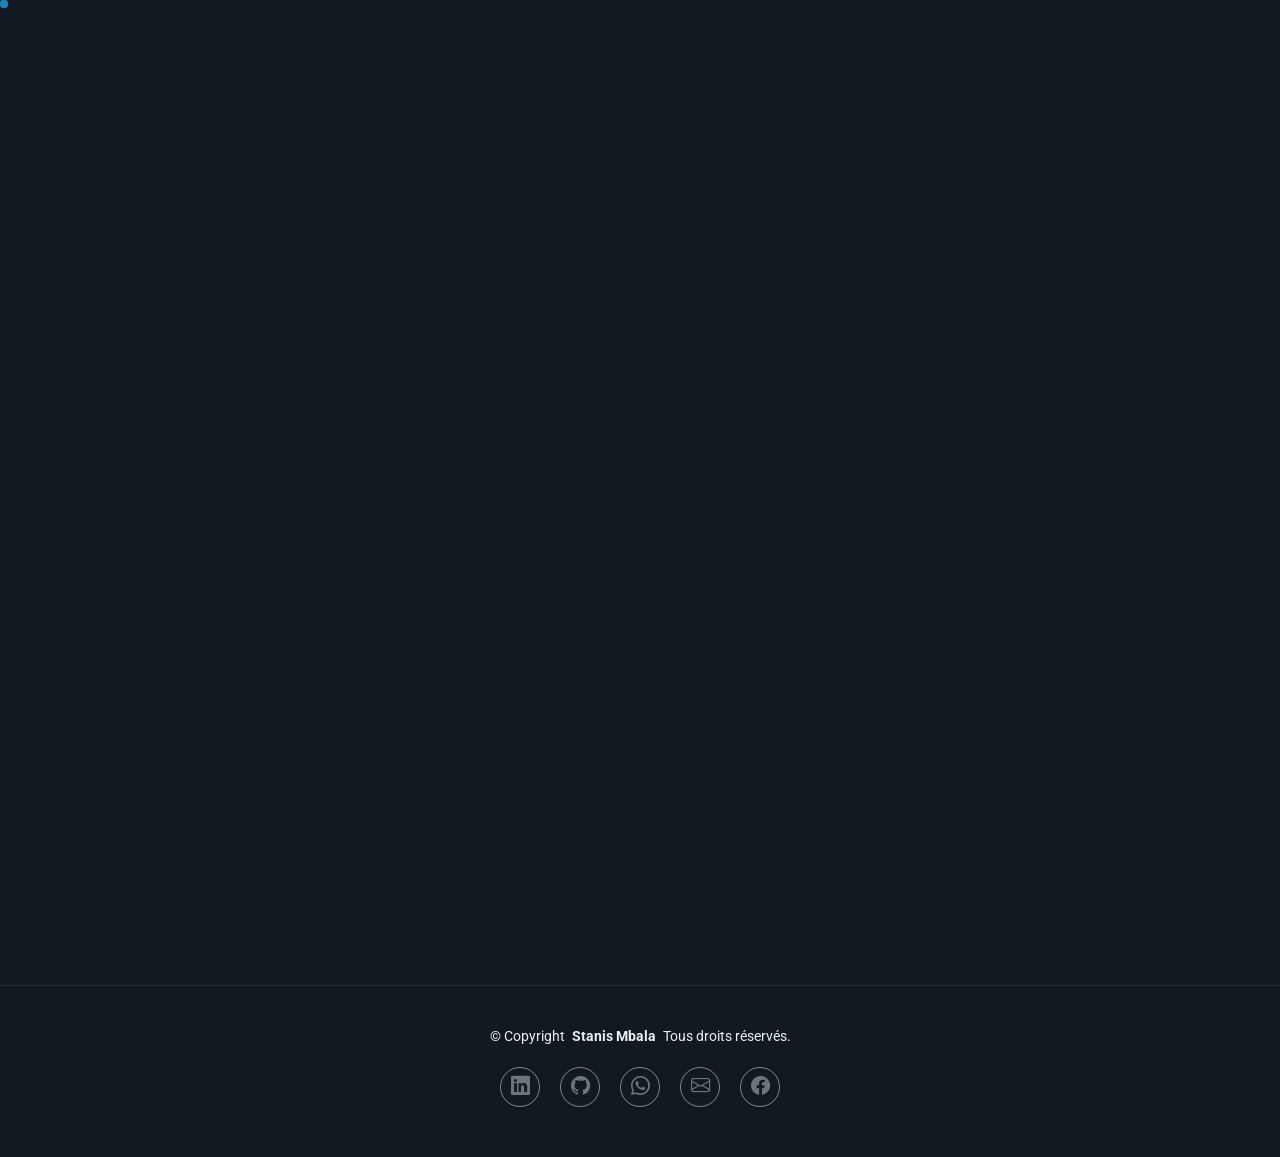
==== index.html @ 7bcd5b96 "Premier portfolio" ====
<!DOCTYPE html>
<html lang="fr">

<head>
  <meta charset="utf-8">
  <meta content="width=device-width, initial-scale=1.0" name="viewport">
  <title>Stanis Mbala | Odoo Developer | Data Analyst | Business Analyst | Laravel Developer</title>
  <meta name="description" content="Stanis Mbala - Consultant ERP Odoo, Business Analyst et Data Analyst. Expert en transformation digitale, développement Laravel et Business Intelligence. J'accompagne les entreprises dans leur performance numérique.">
  <meta name="keywords" content="Stanis Mbala, Odoo Developer, Data Analyst, Business Analyst, Laravel Developer, ERP Consultant, Digital Transformation, Business Intelligence, Power BI, Python, SQL, Process Automation">

  <!-- Favicons -->
  <link href="assets/img/favicon.png" rel="icon">
  <link href="assets/img/apple-touch-icon.png" rel="apple-touch-icon">

  <!-- Fonts -->
  <link href="https://fonts.googleapis.com" rel="preconnect">
  <link href="https://fonts.gstatic.com" rel="preconnect" crossorigin>
  <link href="https://fonts.googleapis.com/css2?family=Roboto:ital,wght@0,100;0,300;0,400;0,500;0,700;0,900;1,100;1,300;1,400;1,500;1,700;1,900&family=Poppins:ital,wght@0,100;0,200;0,300;0,400;0,500;0,600;0,700;0,800;0,900;1,100;1,200;1,300;1,400;1,500;1,600;1,700;1,800;1,900&family=Raleway:ital,wght@0,100;0,200;0,300;0,400;0,500;0,600;0,700;0,800;0,900;1,100;1,200;1,300;1,400;1,500;1,600;1,700;1,800;1,900&display=swap" rel="stylesheet">

  <!-- Vendor CSS Files -->
  <link href="assets/vendor/bootstrap/css/bootstrap.min.css" rel="stylesheet">
  <link href="assets/vendor/bootstrap-icons/bootstrap-icons.css" rel="stylesheet">
  <link href="assets/vendor/aos/aos.css" rel="stylesheet">
  <link href="assets/vendor/swiper/swiper-bundle.min.css" rel="stylesheet">
  <link href="assets/vendor/glightbox/css/glightbox.min.css" rel="stylesheet">

  <!-- Main CSS File -->
  <link href="assets/css/main.css" rel="stylesheet">

  <style>
    /* Styles supplémentaires pour un rendu premium */
    .highlight {
      color: #0d6efd;
    }
    .hero .btn-outline {
      border: 2px solid #0d6efd;
      color: #0d6efd;
      background: transparent;
      transition: all 0.3s ease;
    }
    .hero .btn-outline:hover {
      background: #0d6efd;
      color: #fff;
    }
    .hero .social-links a {
      color: #6c757d;
      transition: all 0.3s ease;
      font-size: 1.2rem;
      margin: 0 10px;
    }
    .hero .social-links a:hover {
      color: #0d6efd;
      transform: translateY(-3px);
    }
    .floating-card {
      background: rgba(255,255,255,0.95);
      backdrop-filter: blur(10px);
      border-radius: 12px;
      padding: 10px 18px;
      box-shadow: 0 8px 32px rgba(0,0,0,0.1);
      display: flex;
      align-items: center;
      gap: 10px;
      font-weight: 500;
      font-size: 0.9rem;
      transition: all 0.3s ease;
    }
    .floating-card i {
      font-size: 1.3rem;
      color: #0d6efd;
    }
    .floating-card:hover {
      transform: translateY(-5px);
      box-shadow: 0 12px 40px rgba(13,110,253,0.2);
    }
    .header-social-links a {
      color: #6c757d;
      transition: all 0.3s ease;
      margin-left: 15px;
      font-size: 1.1rem;
    }
    .header-social-links a:hover {
      color: #0d6efd;
      transform: translateY(-2px);
    }
    .btn-primary {
      background: #0d6efd;
      border: none;
      padding: 12px 30px;
      border-radius: 50px;
      font-weight: 500;
      transition: all 0.3s ease;
    }
    .btn-primary:hover {
      background: #0b5ed7;
      transform: translateY(-2px);
      box-shadow: 0 8px 25px rgba(13,110,253,0.3);
    }
    .image-wrapper img {
      border-radius: 20px;
      box-shadow: 0 20px 60px rgba(0,0,0,0.1);
      transition: all 0.3s ease;
    }
    .image-wrapper img:hover {
      transform: translateY(-5px);
      box-shadow: 0 25px 70px rgba(0,0,0,0.15);
    }
    .floating-elements {
      position: absolute;
      width: 100%;
      height: 100%;
      top: 0;
      left: 0;
      pointer-events: none;
    }
    .floating-card {
      position: absolute;
      pointer-events: auto;
    }
    .floating-card.data-analytics {
      top: 5%;
      right: -10%;
    }
    .floating-card.odoo-erp {
      bottom: 20%;
      left: -15%;
    }
    .floating-card.bi-dashboard {
      top: 50%;
      right: -5%;
      transform: translateY(-50%);
    }
    .floating-card.digital-transformation {
      bottom: 5%;
      right: 10%;
    }
    @media (max-width: 992px) {
      .floating-card {
        display: none;
      }
    }
    #footer .social-links a {
      color: #6c757d;
      transition: all 0.3s ease;
      margin: 0 10px;
      font-size: 1.2rem;
    }
    #footer .social-links a:hover {
      color: #0d6efd;
      transform: translateY(-3px);
    }
    .typed {
      color: #0d6efd;
    }
    .hero-content h1 {
      font-size: 3.2rem;
      font-weight: 700;
      line-height: 1.2;
    }
    .hero-content h2 {
      font-size: 1.8rem;
      font-weight: 300;
      margin-top: 10px;
    }
    .hero-content p {
      font-size: 1.1rem;
      color: #6c757d;
      margin: 20px 0 30px;
      line-height: 1.8;
    }
    .hero-actions .btn {
      margin-right: 15px;
      margin-bottom: 10px;
    }
  </style>

  <!-- =======================================================
  * Template Name: FolioOne - Personnalisé pour Stanis Mbala
  ======================================================== -->
</head>

<body class="index-page">

  <header id="header" class="header d-flex align-items-center light-background sticky-top">
    <div class="container position-relative d-flex align-items-center justify-content-between">

      <nav id="navmenu" class="navmenu">
        <ul>
          <li><a href="index.html" class="active">Accueil</a></li>
          <li><a href="about.html">À propos</a></li>
          <li><a href="resume.html">CV</a></li>
          <li><a href="services.html"></a>Nos solutions</a></li>
          <li><a href="portfolio.html">Projets réalisés</a></li>
          <li><a href="contact.html">Contact</a></li>
        </ul>
        <i class="mobile-nav-toggle d-xl-none bi bi-list"></i>
      </nav>

     <div class="header-social-links">
  <a href="https://www.linkedin.com/in/stanis-mbala-027b73303/" class="linkedin" title="LinkedIn" target="_blank">
    <i class="bi bi-linkedin"></i>
  </a>
  <a href="https://github.com/votre-utilisateur" class="github" title="GitHub" target="_blank">
    <i class="bi bi-github"></i>
  </a>
  <a href="https://wa.me/243812779730" class="whatsapp" title="WhatsApp" target="_blank">
    <i class="bi bi-whatsapp"></i>
  </a>
  <a href="mailto:mbalastns@gmail.com" class="envelope" title="Email">
    <i class="bi bi-envelope"></i>
  </a>
  <a href="https://www.facebook.com/delohim.mbalastanis" class="facebook" title="Facebook" target="_blank">
    <i class="bi bi-facebook"></i>
  </a>
</div>
    </div>
  </header>

  <main class="main">

    <!-- Hero Section -->
    <section id="hero" class="hero section">

      <div class="container" data-aos="fade-up" data-aos-delay="100">

        <div class="row gy-4 align-items-center">
          <div class="col-lg-6 order-2 order-lg-1">
            <div class="hero-content">
              <h1 data-aos="fade-up" data-aos-delay="200">Bonjour, je suis <span class="highlight">D'elohim Mbala</span></h1>
              <h2 data-aos="fade-up" data-aos-delay="300">
                <span class="typed" data-typed-items="Odoo Developer, Business Analyst, Data Analyst, Laravel Developer, ERP Consultant, Digital Transformation Specialist"></span>
              </h2>
              <p data-aos="fade-up" data-aos-delay="400">
                Spécialiste en transformation digitale et développement ERP. J'accompagne les entreprises dans l'optimisation de leurs processus grâce à des solutions innovantes en <strong>Odoo, Laravel</strong> et <strong>Business Intelligence</strong>. Mon expertise couvre l'analyse de données, l'automatisation des processus métiers et la conception de systèmes sur mesure pour une performance durable.
              </p>
             <div class="hero-actions" data-aos="fade-up" data-aos-delay="500">
  <a href="portfolio.html" class="btn btn-primary">Voir mes projets</a>
  <a href="contact.html" class="btn btn-outline">Me contacter</a>
</div>
             
            
            </div>
          </div>
          <div class="col-lg-6 order-1 order-lg-2">
  <div class="hero-image" data-aos="zoom-in" data-aos-delay="300">
    <div class="image-wrapper position-relative">
      <!-- Photo de profil ronde -->
      <img src="assets/img/profile/profil.jpg" alt="Stanis Mbala - Consultant ERP & Data Analyst" class="img-fluid">
      <figcaption class="profile-caption">
        <div class="meta">
          <strong>D'elohim Mbala</strong>
          <div class="funfact">Consultant ERP &amp; Data Analyst</div>
        </div>
      </figcaption>
    </div>
  </div>
</div>
          </div>
        </div>

      </div>

    </section><!-- /Hero Section -->

  </main>

  <footer id="footer" class="footer">

    <div class="container">
      <div class="copyright text-center ">
        <p>© <span>Copyright</span> <strong class="px-1 sitename">Stanis Mbala</strong> <span>Tous droits réservés.</span></p>
      </div>
      <div class="social-links d-flex justify-content-center">
 <a href="https://www.linkedin.com/in/stanis-mbala-027b73303/" class="linkedin" title="LinkedIn" target="_blank">
    <i class="bi bi-linkedin"></i>
  </a>
  <a href="https://github.com/votre-utilisateur" class="github" title="GitHub" target="_blank">
    <i class="bi bi-github"></i>
  </a>
  <a href="https://wa.me/243812779730" class="whatsapp" title="WhatsApp" target="_blank">
    <i class="bi bi-whatsapp"></i>
  </a>
  <a href="mailto:mbalastns@gmail.com" class="envelope" title="Email">
    <i class="bi bi-envelope"></i>
  </a>
  <a href="https://www.facebook.com/delohim.mbalastanis" class="facebook" title="Facebook" target="_blank">
    <i class="bi bi-facebook"></i>
  </a>
      </div>
      <div class="credits">
        <!-- Crédits retirés conformément à la demande -->
      </div>
    </div>

  </footer>

  <!-- Scroll Top -->
  <a href="#" id="scroll-top" class="scroll-top d-flex align-items-center justify-content-center"><i class="bi bi-arrow-up-short"></i></a>

  <!-- Preloader -->
  <div id="preloader"></div>

  <!-- Vendor JS Files -->
  <script src="assets/vendor/bootstrap/js/bootstrap.bundle.min.js"></script>
  <script src="assets/vendor/php-email-form/validate.js"></script>
  <script src="assets/vendor/aos/aos.js"></script>
  <script src="assets/vendor/typed.js/typed.umd.js"></script>
  <script src="assets/vendor/waypoints/noframework.waypoints.js"></script>
  <script src="assets/vendor/purecounter/purecounter_vanilla.js"></script>
  <script src="assets/vendor/swiper/swiper-bundle.min.js"></script>
  <script src="assets/vendor/imagesloaded/imagesloaded.pkgd.min.js"></script>
  <script src="assets/vendor/isotope-layout/isotope.pkgd.min.js"></script>
  <script src="assets/vendor/glightbox/js/glightbox.min.js"></script>

  <!-- Main JS File -->
  <script src="assets/js/main.js"></script>

</body>

</html>
---- assets/css/main.css ----
/**
* Template Name: FolioOne
* Template URL: https://bootstrapmade.com/folioone-bootstrap-portfolio-website-template/
* Updated: Aug 23 2025 with Bootstrap v5.3.7
* Author: BootstrapMade.com
* License: https://bootstrapmade.com/license/
*/

/*--------------------------------------------------------------
# Font & Color Variables
# Help: https://bootstrapmade.com/color-system/
--------------------------------------------------------------*/
/* Fonts */
:root {
  --default-font: "Roboto",  system-ui, -apple-system, "Segoe UI", Roboto, "Helvetica Neue", Arial, "Noto Sans", "Liberation Sans", sans-serif, "Apple Color Emoji", "Segoe UI Emoji", "Segoe UI Symbol", "Noto Color Emoji";
  --heading-font: "Raleway",  sans-serif;
  --nav-font: "Poppins",  sans-serif;
}

/* Global Colors - The following color variables are used throughout the website. Updating them here will change the color scheme of the entire website */
:root { 
  --background-color: #101a20; /* Background color for the entire website, including individual sections */
  --default-color: #e7f2f7; /* Default color used for the majority of the text content across the entire website */
  --heading-color: #ffffff; /* Color for headings, subheadings and title throughout the website */
  --accent-color: #1387c1; /* Accent color that represents your brand on the website. It's used for buttons, links, and other elements that need to stand out */
  --surface-color: #141f26; /* The surface color is used as a background of boxed elements within sections, such as cards, icon boxes, or other elements that require a visual separation from the global background. */
  --contrast-color: #ffffff; /* Contrast color for text, ensuring readability against backgrounds of accent, heading, or default colors. */
}

/* Nav Menu Colors - The following color variables are used specifically for the navigation menu. They are separate from the global colors to allow for more customization options */
:root {
  --nav-color: #ffffff;  /* The default color of the main navmenu links */
  --nav-hover-color: #1387c1; /* Applied to main navmenu links when they are hovered over or active */
  --nav-mobile-background-color: #213642; /* Used as the background color for mobile navigation menu */
  --nav-dropdown-background-color: #051117; /* Used as the background color for dropdown items that appear when hovering over primary navigation items */
  --nav-dropdown-color: #e7f2f7; /* Used for navigation links of the dropdown items in the navigation menu. */
  --nav-dropdown-hover-color: #1387c1; /* Similar to --nav-hover-color, this color is applied to dropdown navigation links when they are hovered over. */
}

/* Color Presets - These classes override global colors when applied to any section or element, providing reuse of the sam color scheme. */

.light-background {
  --background-color: #142027;
  --surface-color: #325264;
}

.dark-background {
  --background-color: #0b1419;
  --default-color: #ffffff;
  --heading-color: #ffffff;
  --surface-color: #252525;
  --contrast-color: #ffffff;
}

/* Smooth scroll */
:root {
  scroll-behavior: smooth;
}

/*--------------------------------------------------------------
# General Styling & Shared Classes
--------------------------------------------------------------*/
body {
  color: var(--default-color);
  background-color: var(--background-color);
  font-family: var(--default-font);
}

a {
  color: var(--accent-color);
  text-decoration: none;
  transition: 0.3s;
}

a:hover {
  color: color-mix(in srgb, var(--accent-color), transparent 25%);
  text-decoration: none;
}

h1,
h2,
h3,
h4,
h5,
h6 {
  color: var(--heading-color);
  font-family: var(--heading-font);
}

/* PHP Email Form Messages
------------------------------*/
.php-email-form .error-message {
  display: none;
  background: #df1529;
  color: #ffffff;
  text-align: left;
  padding: 15px;
  margin-bottom: 24px;
  font-weight: 600;
}

.php-email-form .sent-message {
  display: none;
  color: #ffffff;
  background: #059652;
  text-align: center;
  padding: 15px;
  margin-bottom: 24px;
  font-weight: 600;
}

.php-email-form .loading {
  display: none;
  background: var(--surface-color);
  text-align: center;
  padding: 15px;
  margin-bottom: 24px;
}

.php-email-form .loading:before {
  content: "";
  display: inline-block;
  border-radius: 50%;
  width: 24px;
  height: 24px;
  margin: 0 10px -6px 0;
  border: 3px solid var(--accent-color);
  border-top-color: var(--surface-color);
  animation: php-email-form-loading 1s linear infinite;
}

@keyframes php-email-form-loading {
  0% {
    transform: rotate(0deg);
  }

  100% {
    transform: rotate(360deg);
  }
}

/*--------------------------------------------------------------
# Global Header
--------------------------------------------------------------*/
.header {
  --background-color: rgba(255, 255, 255, 0);
  color: var(--default-color);
  background-color: var(--background-color);
  padding: 15px 0;
  transition: all 0.5s;
  z-index: 997;
  border-bottom: 1px solid color-mix(in srgb, var(--default-color), transparent 92%);
}

.header .logo {
  line-height: 1;
}

.header .logo img {
  max-height: 36px;
  margin-right: 8px;
}

.header .logo h1 {
  font-size: 32px;
  margin: 0;
  font-weight: 400;
  color: var(--heading-color);
}

.header .header-social-links {
  padding-right: 15px;
}

.header .header-social-links a {
  color: color-mix(in srgb, var(--default-color), transparent 40%);
  padding-left: 6px;
  display: inline-block;
  transition: 0.3s;
  font-size: 16px;
}

.header .header-social-links a:hover {
  color: var(--default-color);
}

.header .header-social-links a i {
  line-height: 0px;
}

@media (max-width: 1200px) {
  .header .logo {
    order: 1;
  }

  .header .header-social-links {
    order: 2;
  }

  .header .navmenu {
    order: 3;
  }
}

/* Global Header on Scroll
------------------------------*/
.scrolled .header {
  --background-color: rgba(16, 26, 32, 0.9);
}

/*--------------------------------------------------------------
# Navigation Menu
--------------------------------------------------------------*/
/* Desktop Navigation */
@media (min-width: 1200px) {
  .navmenu {
    padding: 0;
  }

  .navmenu ul {
    margin: 0;
    padding: 0;
    display: flex;
    list-style: none;
    align-items: center;
  }

  .navmenu li {
    position: relative;
  }

  .navmenu>ul>li {
    white-space: nowrap;
    padding: 15px 28px 15px 0;
  }

  .navmenu>ul>li:last-child {
    padding-right: 0;
  }

  .navmenu a,
  .navmenu a:focus {
    color: var(--nav-color);
    font-size: 15px;
    padding: 0 2px;
    font-family: var(--nav-font);
    font-weight: 400;
    display: flex;
    align-items: center;
    justify-content: space-between;
    white-space: nowrap;
    transition: 0.3s;
    position: relative;
  }

  .navmenu a i,
  .navmenu a:focus i {
    font-size: 12px;
    line-height: 0;
    margin-left: 5px;
    transition: 0.3s;
  }

  .navmenu>ul>li>a:before {
    content: "";
    position: absolute;
    height: 2px;
    bottom: -6px;
    left: 0;
    background-color: var(--nav-hover-color);
    visibility: hidden;
    width: 0px;
    transition: all 0.3s ease-in-out 0s;
  }

  .navmenu a:hover:before,
  .navmenu li:hover>a:before,
  .navmenu .active:before {
    visibility: visible;
    width: 25px;
  }

  .navmenu li:hover>a,
  .navmenu .active,
  .navmenu .active:focus {
    color: var(--nav-hover-color);
  }

  .navmenu .dropdown ul {
    margin: 0;
    padding: 10px 0;
    background: var(--nav-dropdown-background-color);
    display: block;
    position: absolute;
    visibility: hidden;
    left: -5px;
    top: 130%;
    opacity: 0;
    transition: 0.3s;
    border-radius: 4px;
    z-index: 99;
    box-shadow: 0px 0px 30px rgba(0, 0, 0, 0.1);
  }

  .navmenu .dropdown ul li {
    min-width: 200px;
  }

  .navmenu .dropdown ul a {
    padding: 10px 20px;
    font-size: 15px;
    text-transform: none;
    color: var(--nav-dropdown-color);
  }

  .navmenu .dropdown ul a i {
    font-size: 12px;
  }

  .navmenu .dropdown ul a:hover,
  .navmenu .dropdown ul .active:hover,
  .navmenu .dropdown ul li:hover>a {
    color: var(--nav-dropdown-hover-color);
  }

  .navmenu .dropdown:hover>ul {
    opacity: 1;
    top: 100%;
    visibility: visible;
  }

  .navmenu .dropdown .dropdown ul {
    top: 0;
    left: -90%;
    visibility: hidden;
  }

  .navmenu .dropdown .dropdown:hover>ul {
    opacity: 1;
    top: 0;
    left: -100%;
    visibility: visible;
  }
}

/* Mobile Navigation */
@media (max-width: 1199px) {
  .mobile-nav-toggle {
    color: var(--nav-color);
    font-size: 28px;
    line-height: 0;
    margin-right: 10px;
    cursor: pointer;
    transition: color 0.3s;
  }

  .navmenu {
    padding: 0;
    z-index: 9997;
  }

  .navmenu ul {
    display: none;
    list-style: none;
    position: absolute;
    inset: 60px 20px 20px 20px;
    padding: 10px 0;
    margin: 0;
    border-radius: 6px;
    background-color: var(--nav-mobile-background-color);
    border: 1px solid color-mix(in srgb, var(--default-color), transparent 90%);
    box-shadow: none;
    overflow-y: auto;
    transition: 0.3s;
    z-index: 9998;
  }

  .navmenu a,
  .navmenu a:focus {
    color: var(--nav-dropdown-color);
    padding: 10px 20px;
    font-family: var(--nav-font);
    font-size: 17px;
    font-weight: 500;
    display: flex;
    align-items: center;
    justify-content: space-between;
    white-space: nowrap;
    transition: 0.3s;
  }

  .navmenu a i,
  .navmenu a:focus i {
    font-size: 12px;
    line-height: 0;
    margin-left: 5px;
    width: 30px;
    height: 30px;
    display: flex;
    align-items: center;
    justify-content: center;
    border-radius: 50%;
    transition: 0.3s;
    background-color: color-mix(in srgb, var(--accent-color), transparent 90%);
  }

  .navmenu a i:hover,
  .navmenu a:focus i:hover {
    background-color: var(--accent-color);
    color: var(--contrast-color);
  }

  .navmenu a:hover,
  .navmenu .active,
  .navmenu .active:focus {
    color: var(--nav-dropdown-hover-color);
  }

  .navmenu .active i,
  .navmenu .active:focus i {
    background-color: var(--accent-color);
    color: var(--contrast-color);
    transform: rotate(180deg);
  }

  .navmenu .dropdown ul {
    position: static;
    display: none;
    z-index: 99;
    padding: 10px 0;
    margin: 10px 20px;
    background-color: var(--nav-dropdown-background-color);
    transition: all 0.5s ease-in-out;
  }

  .navmenu .dropdown ul ul {
    background-color: rgba(33, 37, 41, 0.1);
  }

  .navmenu .dropdown>.dropdown-active {
    display: block;
    background-color: rgba(33, 37, 41, 0.03);
  }

  .mobile-nav-active {
    overflow: hidden;
  }

  .mobile-nav-active .mobile-nav-toggle {
    color: #fff;
    position: absolute;
    font-size: 32px;
    top: 15px;
    right: 15px;
    margin-right: 0;
    z-index: 9999;
  }

  .mobile-nav-active .navmenu {
    position: fixed;
    overflow: hidden;
    inset: 0;
    background: rgba(33, 37, 41, 0.8);
    transition: 0.3s;
  }

  .mobile-nav-active .navmenu>ul {
    display: block;
  }
}

/* Légende de la photo - positionnée en bas de l'image */
.hero .image-wrapper {
  position: relative;
  display: inline-block;
  width: 100%;
  text-align: center;
}

.hero .image-wrapper .profile-caption {
  position: absolute;
  bottom: -10px;
  left: 50%;
  transform: translateX(-50%);
  background: rgba(255, 255, 255, 0.95);
  backdrop-filter: blur(10px);
  padding: 12px 30px;
  border-radius: 12px;
  box-shadow: 0 10px 40px rgba(0, 0, 0, 0.1);
  text-align: center;
  min-width: 200px;
  transition: all 0.3s ease;
  border: 1px solid rgba(13, 110, 253, 0.05);
}

.hero .image-wrapper .profile-caption:hover {
  transform: translateX(-50%) translateY(-2px);
  box-shadow: 0 15px 50px rgba(13, 110, 253, 0.15);
  border-color: rgba(13, 110, 253, 0.1);
}

.hero .image-wrapper .profile-caption .meta {
  display: flex;
  flex-direction: column;
  align-items: center;
  gap: 2px;
}

.hero .image-wrapper .profile-caption .meta strong {
  font-size: 16px;
  font-weight: 600;
  color: #212529;
  letter-spacing: 0.5px;
}

.hero .image-wrapper .profile-caption .meta .funfact {
  font-size: 13px;
  color: #0d6efd;
  font-weight: 400;
  letter-spacing: 0.3px;
}

/* Version avec séparateur élégant */
.hero .image-wrapper .profile-caption-alt {
  position: absolute;
  bottom: -10px;
  left: 50%;
  transform: translateX(-50%);
  background: rgba(255, 255, 255, 0.95);
  backdrop-filter: blur(10px);
  padding: 14px 30px;
  border-radius: 12px;
  box-shadow: 0 10px 40px rgba(0, 0, 0, 0.1);
  text-align: center;
  min-width: 200px;
  border-top: 3px solid #0d6efd;
  transition: all 0.3s ease;
}

.hero .image-wrapper .profile-caption-alt:hover {
  transform: translateX(-50%) translateY(-2px);
  box-shadow: 0 15px 50px rgba(13, 110, 253, 0.15);
}

.hero .image-wrapper .profile-caption-alt .meta {
  display: flex;
  flex-direction: column;
  align-items: center;
  gap: 2px;
}

.hero .image-wrapper .profile-caption-alt .meta strong {
  font-size: 16px;
  font-weight: 600;
  color: #212529;
  letter-spacing: 0.5px;
}

.hero .image-wrapper .profile-caption-alt .meta .funfact {
  font-size: 13px;
  color: #6c757d;
  font-weight: 400;
  letter-spacing: 0.3px;
}

/* Effet de transition au survol de l'image */
.hero .image-wrapper:hover .profile-caption,
.hero .image-wrapper:hover .profile-caption-alt {
  transform: translateX(-50%) translateY(-5px);
  box-shadow: 0 15px 50px rgba(13, 110, 253, 0.15);
}

/* Responsive */
@media (max-width: 576px) {
  .hero .image-wrapper .profile-caption,
  .hero .image-wrapper .profile-caption-alt {
    padding: 10px 20px;
    min-width: 150px;
    bottom: -5px;
  }
  
  .hero .image-wrapper .profile-caption .meta strong {
    font-size: 14px;
  }
  
  .hero .image-wrapper .profile-caption .meta .funfact {
    font-size: 11px;
  }
}
/*--------------------------------------------------------------
# Global Footer
--------------------------------------------------------------*/
.footer {
  color: var(--default-color);
  background-color: var(--background-color);
  font-size: 14px;
  padding: 40px 0;
  position: relative;
  border-top: 1px solid color-mix(in srgb, var(--default-color), transparent 92%);
}

.footer .copyright p {
  margin-bottom: 0;
}

.footer .social-links {
  margin-top: 20px;
}

.footer .social-links a {
  display: flex;
  align-items: center;
  justify-content: center;
  width: 40px;
  height: 40px;
  border-radius: 50%;
  border: 1px solid color-mix(in srgb, var(--default-color), transparent 50%);
  font-size: 16px;
  color: color-mix(in srgb, var(--default-color), transparent 50%);
  margin: 0 5px;
  transition: 0.3s;
}

.footer .social-links a:hover {
  color: var(--accent-color);
  border-color: var(--accent-color);
}

.footer .credits {
  margin-top: 10px;
  font-size: 13px;
  text-align: center;
}

/*--------------------------------------------------------------
# Preloader
--------------------------------------------------------------*/
#preloader {
  position: fixed;
  inset: 0;
  z-index: 9999;
  overflow: hidden;
  background-color: var(--background-color);
  transition: all 0.6s ease-out;
  width: 100%;
  height: 100vh;
}

#preloader:before,
#preloader:after {
  content: "";
  position: absolute;
  border: 4px solid var(--accent-color);
  border-radius: 50%;
  animation: animate-preloader 2s cubic-bezier(0, 0.2, 0.8, 1) infinite;
}

#preloader:after {
  animation-delay: -0.5s;
}

@keyframes animate-preloader {
  0% {
    width: 10px;
    height: 10px;
    top: calc(50% - 5px);
    left: calc(50% - 5px);
    opacity: 1;
  }

  100% {
    width: 72px;
    height: 72px;
    top: calc(50% - 36px);
    left: calc(50% - 36px);
    opacity: 0;
  }
}

/*--------------------------------------------------------------
# Scroll Top Button
--------------------------------------------------------------*/
.scroll-top {
  position: fixed;
  visibility: hidden;
  opacity: 0;
  right: 15px;
  bottom: -15px;
  z-index: 99999;
  background-color: var(--accent-color);
  width: 44px;
  height: 44px;
  border-radius: 50px;
  transition: all 0.4s;
}

.scroll-top i {
  font-size: 24px;
  color: var(--contrast-color);
  line-height: 0;
}

.scroll-top:hover {
  background-color: color-mix(in srgb, var(--accent-color), transparent 20%);
  color: var(--contrast-color);
}

.scroll-top.active {
  visibility: visible;
  opacity: 1;
  bottom: 15px;
}

/*--------------------------------------------------------------
# Disable aos animation delay on mobile devices
--------------------------------------------------------------*/
@media screen and (max-width: 768px) {
  [data-aos-delay] {
    transition-delay: 0 !important;
  }
}

/*--------------------------------------------------------------
# Global Page Titles & Breadcrumbs
--------------------------------------------------------------*/
.page-title {
  color: var(--default-color);
  background-color: var(--background-color);
  position: relative;
}

.page-title .heading {
  padding: 80px 0;
  border-top: 1px solid color-mix(in srgb, var(--default-color), transparent 90%);
}

.page-title .heading h1 {
  font-size: 38px;
  font-weight: 700;
}

.page-title nav {
  background-color: color-mix(in srgb, var(--default-color), transparent 96%);
  padding: 20px 0;
}

.page-title nav ol {
  display: flex;
  flex-wrap: wrap;
  list-style: none;
  padding: 0;
  margin: 0;
  font-size: 16px;
  font-weight: 400;
}

.page-title nav ol li+li {
  padding-left: 10px;
}

.page-title nav ol li+li::before {
  content: "/";
  display: inline-block;
  padding-right: 10px;
  color: color-mix(in srgb, var(--default-color), transparent 70%);
}

/*--------------------------------------------------------------
# Global Sections
--------------------------------------------------------------*/
section,
.section {
  color: var(--default-color);
  background-color: var(--background-color);
  padding: 60px 0;
  scroll-margin-top: 100px;
  overflow: clip;
}

@media (max-width: 1199px) {

  section,
  .section {
    scroll-margin-top: 66px;
  }
}

/*--------------------------------------------------------------
# Global Section Titles
--------------------------------------------------------------*/
.section-title {
  text-align: center;
  padding-bottom: 60px;
  position: relative;
}

.section-title h2 {
  font-size: 3.5rem;
  font-weight: 400;
  line-height: 1.2;
  color: var(--heading-color);
  margin-bottom: 1.5rem;
  letter-spacing: -1px;
}

@media (max-width: 768px) {
  .section-title h2 {
    font-size: 2.5rem;
  }
}

.section-title p {
  font-size: 1.125rem;
  line-height: 1.8;
  color: color-mix(in srgb, var(--default-color), transparent 25%);
  max-width: 900px;
  margin: 0 auto;
  text-wrap: balance;
}

/*--------------------------------------------------------------
# Hero Section
--------------------------------------------------------------*/
.hero {
  padding: 80px 0;
  min-height: 100vh;
  display: flex;
  align-items: center;
}

.hero .hero-content h1 {
  font-size: 3.5rem;
  font-weight: 700;
  margin-bottom: 1rem;
  line-height: 1.2;
}

.hero .hero-content h1 .highlight {
  color: var(--accent-color);
  position: relative;
}

.hero .hero-content h1 .highlight::after {
  content: "";
  position: absolute;
  bottom: 0;
  left: 0;
  width: 100%;
  height: 3px;
  background: linear-gradient(90deg, var(--accent-color), color-mix(in srgb, var(--accent-color), transparent 50%));
  border-radius: 2px;
}

@media (max-width: 768px) {
  .hero .hero-content h1 {
    font-size: 2.5rem;
  }
}

.hero .hero-content h2 {
  font-size: 1.5rem;
  font-weight: 400;
  margin-bottom: 2rem;
  color: color-mix(in srgb, var(--default-color), transparent 20%);
}

.hero .hero-content h2 .typed {
  color: var(--accent-color);
  font-weight: 600;
}

@media (max-width: 768px) {
  .hero .hero-content h2 {
    font-size: 1.25rem;
  }
}

.hero .hero-content p {
  font-size: 1.1rem;
  line-height: 1.6;
  margin-bottom: 2.5rem;
  color: color-mix(in srgb, var(--default-color), transparent 30%);
}

.hero .hero-actions {
  display: flex;
  gap: 1rem;
  margin-bottom: 3rem;
}

.hero .hero-actions .btn {
  padding: 12px 30px;
  border-radius: 50px;
  font-weight: 600;
  text-decoration: none;
  transition: all 0.3s ease;
  border: 2px solid;
}

.hero .hero-actions .btn.btn-primary {
  background: var(--accent-color);
  color: var(--contrast-color);
  border-color: var(--accent-color);
}

.hero .hero-actions .btn.btn-primary:hover {
  background: color-mix(in srgb, var(--accent-color), black 15%);
  border-color: color-mix(in srgb, var(--accent-color), black 15%);
  transform: translateY(-2px);
}

.hero .hero-actions .btn.btn-outline {
  background: transparent;
  color: var(--accent-color);
  border-color: var(--accent-color);
}

.hero .hero-actions .btn.btn-outline:hover {
  transform: translateY(-2px);
}

@media (max-width: 576px) {
  .hero .hero-actions {
    flex-direction: column;
  }

  .hero .hero-actions .btn {
    text-align: center;
  }
}

.hero .social-links {
  display: flex;
  gap: 1rem;
}

.hero .social-links a {
  width: 45px;
  height: 45px;
  background: var(--surface-color);
  border-radius: 50%;
  display: flex;
  align-items: center;
  justify-content: center;
  color: var(--default-color);
  font-size: 1.2rem;
  transition: all 0.3s ease;
}

.hero .social-links a:hover {
  background: var(--accent-color);
  color: var(--contrast-color);
  transform: translateY(-3px);
  box-shadow: 0 8px 25px color-mix(in srgb, var(--accent-color), transparent 70%);
}
.hero .hero-image {
  position: relative;
}

.hero .hero-image .image-wrapper {
  position: relative;
  max-width: 550px;
  margin: 0 auto;
  display: flex;
  justify-content: center;
  align-items: center;
}

/* Image ronde plus grande avec effets premium */
.hero .hero-image .image-wrapper img {
  width: 480px;
  height: 480px;
  border-radius: 50%;
  object-fit: cover;
  box-shadow: 0 20px 60px rgba(13, 110, 253, 0.15);
  border: 4px solid rgba(13, 110, 253, 0.1);
  transition: all 0.4s ease;
}

.hero .hero-image .image-wrapper img:hover {
  transform: scale(1.03) translateY(-5px);
  box-shadow: 0 25px 70px rgba(13, 110, 253, 0.25);
  border-color: rgba(13, 110, 253, 0.3);
}

/* Cercle lumineux derrière l'image - agrandi */
.hero .hero-image .image-wrapper::before {
  content: '';
  position: absolute;
  width: 520px;
  height: 520px;
  border-radius: 50%;
  background: radial-gradient(circle, rgba(13, 110, 253, 0.08) 0%, transparent 70%);
  animation: pulse-glow 3s ease-in-out infinite;
  z-index: -1;
}

@keyframes pulse-glow {
  0%, 100% { 
    transform: scale(1); 
    opacity: 0.5; 
  }
  50% { 
    transform: scale(1.1); 
    opacity: 1; 
  }
}

.hero .hero-image .floating-elements {
  position: absolute;
  top: 0;
  left: 0;
  right: 0;
  bottom: 0;
  pointer-events: none;
}

.hero .hero-image .floating-elements .floating-card {
  position: absolute;
  background: rgba(255, 255, 255, 0.95);
  backdrop-filter: blur(10px);
  padding: 14px 24px;
  border-radius: 15px;
  box-shadow: 0 10px 30px rgba(0, 0, 0, 0.1);
  display: flex;
  align-items: center;
  gap: 12px;
  font-weight: 600;
  font-size: 1rem;
  animation: float 3s ease-in-out infinite;
  pointer-events: auto;
  transition: all 0.3s ease;
}

.hero .hero-image .floating-elements .floating-card:hover {
  transform: translateY(-5px) scale(1.05);
  box-shadow: 0 15px 40px rgba(13, 110, 253, 0.2);
}

.hero .hero-image .floating-elements .floating-card i {
  font-size: 1.5rem;
  color: #0d6efd;
}

/* Positions des cartes flottantes autour de l'image ronde agrandie */
.hero .hero-image .floating-elements .floating-card.data-analytics {
  top: 2%;
  right: -8%;
  animation-delay: 0s;
}

.hero .hero-image .floating-elements .floating-card.odoo-erp {
  bottom: 18%;
  left: -12%;
  animation-delay: 1s;
}

.hero .hero-image .floating-elements .floating-card.bi-dashboard {
  top: 45%;
  right: -5%;
  transform: translateY(-50%);
  animation-delay: 0.5s;
}

.hero .hero-image .floating-elements .floating-card.digital-transformation {
  bottom: 2%;
  right: 8%;
  animation-delay: 1.5s;
}

/* Animation flottante */
@keyframes float {
  0%, 100% {
    transform: translateY(0px);
  }
  50% {
    transform: translateY(-10px);
  }
}

/* Responsive - tailles adaptées */
@media (max-width: 1200px) {
  .hero .hero-image .image-wrapper img {
    width: 400px;
    height: 400px;
  }
  
  .hero .hero-image .image-wrapper::before {
    width: 440px;
    height: 440px;
  }
}

@media (max-width: 992px) {
  .hero .hero-image .floating-elements .floating-card {
    display: none;
  }
  
  .hero .hero-image .image-wrapper img {
    width: 320px;
    height: 320px;
  }
  
  .hero .hero-image .image-wrapper::before {
    width: 360px;
    height: 360px;
  }
}

@media (max-width: 576px) {
  .hero .hero-image .image-wrapper img {
    width: 250px;
    height: 250px;
  }
  
  .hero .hero-image .image-wrapper::before {
    width: 290px;
    height: 290px;
  }
}
@keyframes float {

  0%,
  100% {
    transform: translateY(0px);
  }

  50% {
    transform: translateY(-10px);
  }
}

@media (max-width: 992px) {
  .hero .hero-content {
    text-align: center;
    margin-bottom: 3rem;
  }
}

/*--------------------------------------------------------------
# About Section
--------------------------------------------------------------*/
.about .intro-content .eyebrow {
  display: inline-block;
  letter-spacing: 0.12em;
  text-transform: uppercase;
  font-size: 12px;
  color: color-mix(in srgb, var(--default-color), transparent 40%);
  margin-bottom: 16px;
}

.about .intro-content .headline {
  font-family: var(--heading-font);
  font-weight: 300;
  line-height: 1.2;
  font-size: clamp(28px, 4vw, 44px);
  margin: 0 0 24px 0;
}

.about .intro-content .lead {
  font-size: 18px;
  line-height: 1.8;
  color: color-mix(in srgb, var(--default-color), transparent 10%);
  margin-bottom: 24px;
}

.about .intro-content p {
  line-height: 1.8;
  margin-bottom: 24px;
  color: color-mix(in srgb, var(--default-color), transparent 5%);
}

.about .intro-content .cta-group {
  display: flex;
  gap: 24px;
  align-items: center;
  margin-top: 24px;
}

.about .intro-content .cta-group .btn-ghost {
  display: inline-flex;
  align-items: center;
  gap: 8px;
  padding: 12px 18px;
  border-radius: 6px;
  color: var(--accent-color);
  background: color-mix(in srgb, var(--accent-color), transparent 92%);
  border: 1px solid color-mix(in srgb, var(--accent-color), transparent 70%);
  transition: 0.3s ease-in-out;
}

.about .intro-content .cta-group .btn-ghost:hover,
.about .intro-content .cta-group .btn-ghost:focus {
  color: var(--contrast-color);
  background: var(--accent-color);
  border-color: var(--accent-color);
  outline: none;
  box-shadow: 0 0 0 3px color-mix(in srgb, var(--accent-color), transparent 70%);
}

.about .intro-content .cta-group .link-underline {
  display: inline-flex;
  align-items: center;
  gap: 8px;
  position: relative;
  color: var(--accent-color);
  padding-bottom: 4px;
  transition: 0.3s ease-in-out;
}

.about .intro-content .cta-group .link-underline::after {
  content: "";
  position: absolute;
  left: 0;
  right: 0;
  bottom: 0;
  height: 1px;
  background: color-mix(in srgb, var(--accent-color), transparent 40%);
  transform: scaleX(0.4);
  transform-origin: left;
  transition: 0.3s ease-in-out;
}

.about .intro-content .cta-group .link-underline:hover,
.about .intro-content .cta-group .link-underline:focus {
  color: color-mix(in srgb, var(--accent-color), transparent 10%);
  outline: none;
}

.about .intro-content .cta-group .link-underline:hover::after,
.about .intro-content .cta-group .link-underline:focus::after {
  transform: scaleX(1);
}

/* ===== IMAGE DE PROFIL RONDE ===== */
.about .profile-figure {
  margin: 0;
  text-align: center;
}

.about .profile-figure .profile-photo {
  width: 400px;
  height: 400px;
  border-radius: 50%;
  object-fit: cover;
  box-shadow: 0 20px 60px rgba(13, 110, 253, 0.15);
  border: 4px solid rgba(13, 110, 253, 0.1);
  transform: translateY(0);
  transition: all 0.4s ease-in-out;
}

/* Cercle lumineux derrière l'image */
.about .profile-figure {
  position: relative;
  display: inline-block;
}

.about .profile-figure::before {
  content: '';
  position: absolute;
  top: 50%;
  left: 50%;
  transform: translate(-50%, -50%);
  width: 440px;
  height: 440px;
  border-radius: 50%;
  background: radial-gradient(circle, rgba(13, 110, 253, 0.08) 0%, transparent 70%);
  animation: pulse-glow 3s ease-in-out infinite;
  z-index: -1;
}

@keyframes pulse-glow {
  0%, 100% { 
    transform: translate(-50%, -50%) scale(1); 
    opacity: 0.5; 
  }
  50% { 
    transform: translate(-50%, -50%) scale(1.1); 
    opacity: 1; 
  }
}

.about .profile-figure .profile-photo:hover {
  transform: scale(1.03) translateY(-5px);
  box-shadow: 0 25px 70px rgba(13, 110, 253, 0.25);
  border-color: rgba(13, 110, 253, 0.3);
}

.about .profile-figure .profile-caption {
  margin-top: 24px;
  display: flex;
  align-items: center;
  justify-content: center;
}

.about .profile-figure .profile-caption .meta {
  font-size: 14px;
  color: color-mix(in srgb, var(--default-color), transparent 20%);
}

.about .profile-figure .profile-caption .meta .funfact {
  font-size: 13px;
  margin-top: 4px;
  color: color-mix(in srgb, var(--default-color), transparent 35%);
}

/* ===== FIN IMAGE RONDE ===== */

.about .skill-item {
  padding: 24px;
  border-radius: 6px;
  transition: 0.3s ease-in-out;
  background: color-mix(in srgb, var(--surface-color), var(--accent-color) 2%);
  border: 1px solid color-mix(in srgb, var(--default-color), transparent 88%);
  height: 100%;
}

.about .skill-item i {
  font-size: 24px;
  color: var(--accent-color);
  margin-bottom: 16px;
  display: inline-block;
}

.about .skill-item h3 {
  font-size: 16px;
  margin-bottom: 6px;
  font-weight: 500;
}

.about .skill-item p {
  margin: 0;
  font-size: 14px;
  color: color-mix(in srgb, var(--default-color), transparent 25%);
}

.about .skill-item:hover {
  transform: translateY(-3px);
  border-color: color-mix(in srgb, var(--accent-color), transparent 60%);
  box-shadow: 0 10px 30px color-mix(in srgb, var(--default-color), transparent 92%);
}

.about .timeline-item {
  position: relative;
  padding-left: 26px;
}

.about .timeline-item time {
  display: inline-block;
  font-size: 12px;
  letter-spacing: 0.08em;
  text-transform: uppercase;
  color: color-mix(in srgb, var(--default-color), transparent 45%);
  margin-bottom: 6px;
}

.about .timeline-item h4 {
  font-size: 18px;
  font-weight: 400;
  margin: 0 0 6px;
}

.about .timeline-item p {
  font-size: 14px;
  color: color-mix(in srgb, var(--default-color), transparent 25%);
  margin: 0;
}

.about .timeline-item .dot {
  position: absolute;
  left: 0;
  top: 4px;
  width: 10px;
  height: 10px;
  border-radius: 50%;
  background: var(--accent-color);
  box-shadow: 0 0 0 6px color-mix(in srgb, var(--accent-color), transparent 80%);
}

.about .personal-quote {
  padding: 24px 0;
}

.about .personal-quote p {
  font-family: var(--heading-font);
  font-weight: 300;
  font-size: clamp(20px, 3vw, 28px);
  line-height: 1.5;
  color: color-mix(in srgb, var(--default-color), transparent 5%);
  margin: 0 auto;
  max-width: 800px;
}

.about .fact-pill {
  display: flex;
  align-items: center;
  justify-content: center;
  gap: 10px;
  padding: 10px 14px;
  border-radius: 999px;
  border: 1px solid color-mix(in srgb, var(--default-color), transparent 85%);
  background: var(--surface-color);
  color: color-mix(in srgb, var(--default-color), transparent 10%);
  transition: 0.3s ease-in-out;
}

.about .fact-pill i {
  color: var(--accent-color);
}

.about .fact-pill span {
  font-size: 14px;
}

.about .fact-pill:hover {
  transform: translateY(-2px);
  border-color: color-mix(in srgb, var(--accent-color), transparent 60%);
  box-shadow: 0 10px 30px color-mix(in srgb, var(--default-color), transparent 92%);
}

.about .fact-pill:focus-within {
  box-shadow: 0 0 0 3px color-mix(in srgb, var(--accent-color), transparent 70%);
}

/* ===== RESPONSIVE ===== */
@media (max-width: 992px) {
  .about .profile-figure {
    text-align: center !important;
  }

  .about .profile-figure .profile-photo {
    width: 320px;
    height: 320px;
  }

  .about .profile-figure::before {
    width: 360px;
    height: 360px;
  }

  .about .intro-content .cta-group {
    flex-wrap: wrap;
  }
}

@media (max-width: 576px) {
  .about .profile-figure .profile-photo {
    width: 240px;
    height: 240px;
  }

  .about .profile-figure::before {
    width: 280px;
    height: 280px;
  }
}
/*--------------------------------------------------------------
# Skills Section
--------------------------------------------------------------*/
.skills .skill-box {
  background-color: var(--surface-color);
  padding: 2rem;
  border-radius: 8px;
  box-shadow: 0 0 20px rgba(0, 0, 0, 0.05);
}

.skills .skill-box h3 {
  font-size: 1.2rem;
  margin-bottom: 1rem;
  font-weight: 600;
}

.skills .skill-box p {
  font-size: 0.9rem;
  margin-bottom: 0.8rem;
  opacity: 0.6;
}

.skills .skill-box .progress {
  background-color: color-mix(in srgb, var(--accent-color), transparent 85%);
  border-radius: 50px;
  height: 8px;
  margin-top: 5px;
  overflow: hidden;
}

.skills .skill-box .progress .progress-bar {
  background-color: var(--accent-color);
  height: 100%;
  position: relative;
  border-radius: 50px;
  transition: 0.9s;
  width: 1px;
}

/*--------------------------------------------------------------
# Stats Section
--------------------------------------------------------------*/
.stats .avatars {
  position: relative;
}

.stats .avatars img {
  width: 60px;
  height: 60px;
  border: 3px solid var(--accent-color);
  margin-right: -15px;
  transition: transform 0.3s ease;
}

.stats .avatars img:hover {
  transform: translateY(-5px);
  z-index: 2;
}

.stats .counters h2 {
  color: var(--heading-color);
  font-size: 48px;
  font-weight: 700;
  margin-bottom: 10px;
}

.stats .counters h2 span {
  display: inline-block;
}

.stats .counters p {
  color: var(--default-color);
  font-size: 18px;
  margin: 0;
  opacity: 0.9;
}

@media (max-width: 991px) {
  .stats .row {
    text-align: center;
  }

  .stats .avatars {
    justify-content: center;
    margin-bottom: 40px;
  }

  .stats .counters h2 {
    font-size: 36px;
  }

  .stats .counters p {
    font-size: 16px;
  }

  .stats .counters .col-md-4 {
    margin-bottom: 30px;
  }

  .stats .counters .col-md-4:last-child {
    margin-bottom: 0;
  }
}

@media (max-width: 576px) {
  .stats {
    padding: 60px 0;
  }

  .stats .avatars {
    flex-wrap: wrap;
    justify-content: center;
  }

  .stats .avatars img {
    margin: 0 -8px;
  }
}

/*--------------------------------------------------------------
# Testimonials Section
--------------------------------------------------------------*/
.testimonials .testimonials-carousel,
.testimonials .testimonials-slider {
  overflow: hidden;
}

.testimonials .testimonial-item .testimonial-content {
  border-left: 3px solid var(--accent-color);
  padding-left: 30px;
}

.testimonials .testimonial-item .testimonial-img {
  border-radius: 50%;
  border: 4px solid var(--background-color);
  margin: 0 auto;
}

.testimonials .testimonial-item h3 {
  font-size: 20px;
  font-weight: bold;
  margin: 10px 0 5px 0;
}

.testimonials .testimonial-item h4 {
  font-size: 14px;
  color: color-mix(in srgb, var(--default-color), transparent 40%);
  margin: 0 0 10px 0;
}

.testimonials .testimonial-item .stars i {
  color: #ffc107;
  margin: 0 1px;
}

.testimonials .testimonial-item .quote-icon-left,
.testimonials .testimonial-item .quote-icon-right {
  color: color-mix(in srgb, var(--accent-color), transparent 50%);
  font-size: 26px;
  line-height: 0;
}

.testimonials .testimonial-item .quote-icon-left {
  display: inline-block;
  left: -5px;
  position: relative;
}

.testimonials .testimonial-item .quote-icon-right {
  display: inline-block;
  right: -5px;
  position: relative;
  top: 10px;
  transform: scale(-1, -1);
}

.testimonials .testimonial-item p {
  font-style: italic;
}

.testimonials .swiper-wrapper {
  height: auto;
}

.testimonials .swiper-pagination {
  margin-top: 30px;
  position: relative;
}

.testimonials .swiper-pagination .swiper-pagination-bullet {
  width: 12px;
  height: 12px;
  background-color: color-mix(in srgb, var(--default-color), transparent 85%);
  opacity: 1;
}

.testimonials .swiper-pagination .swiper-pagination-bullet-active {
  background-color: var(--accent-color);
}

/*--------------------------------------------------------------
# Resume Section
--------------------------------------------------------------*/
.resume .resume-item {
  margin-bottom: 3rem;
}

.resume .resume-item .resume-title {
  font-size: 1.75rem;
  font-weight: 700;
  margin-bottom: 1.5rem;
  padding-bottom: 1.5rem;
  position: relative;
  color: var(--heading-color);
}

.resume .resume-item .resume-title::after {
  content: "";
  position: absolute;
  display: block;
  width: 50px;
  height: 3px;
  background: var(--accent-color);
  bottom: 0;
  left: 0;
}

.resume .resume-item .resume-content {
  padding-left: 1.25rem;
  border-left: 2px solid color-mix(in srgb, var(--accent-color), transparent 85%);
}

.resume .resume-item article {
  position: relative;
  margin-bottom: 2.5rem;
}

.resume .resume-item article::before {
  content: "";
  position: absolute;
  width: 16px;
  height: 16px;
  border-radius: 50%;
  left: -1.8rem;
  top: 0.25rem;
  background: var(--background-color);
  border: 2px solid var(--accent-color);
}

.resume .resume-item article h4 {
  font-size: 1.25rem;
  font-weight: 600;
  margin-bottom: 0.5rem;
  color: var(--heading-color);
}

.resume .resume-item article h5 {
  font-size: 1rem;
  background: color-mix(in srgb, var(--accent-color), transparent 92%);
  padding: 0.375rem 0.75rem;
  display: inline-block;
  font-weight: 600;
  margin: 0.5rem 0;
  color: var(--accent-color);
  border-radius: 4px;
}

.resume .resume-item article .institution,
.resume .resume-item article .company {
  font-size: 1rem;
  margin-bottom: 1rem;
  color: color-mix(in srgb, var(--default-color), transparent 25%);
}

.resume .resume-item article p {
  margin-bottom: 1rem;
}

.resume .resume-item article ul {
  padding-left: 1.25rem;
  margin-bottom: 0;
}

.resume .resume-item article ul li {
  padding-bottom: 0.75rem;
  position: relative;
}

.resume .resume-item article ul li:last-child {
  padding-bottom: 0;
}

.resume .skill-item {
  margin-bottom: 2rem;
}

.resume .skill-item h4 {
  font-size: 1rem;
  font-weight: 600;
  margin-bottom: 0.75rem;
  color: var(--heading-color);
}

.resume .skill-item .progress {
  height: 0.75rem;
  background-color: color-mix(in srgb, var(--accent-color), transparent 92%);
  border-radius: 1rem;
  overflow: visible;
}

.resume .skill-item .progress .progress-bar {
  background-color: var(--accent-color);
  position: relative;
  border-radius: 1rem;
  width: 0;
  transition: width 1s ease;
}

.resume .skill-item .progress .progress-bar::after {
  content: attr(aria-valuenow) "%";
  position: absolute;
  right: 0;
  top: -1.75rem;
  font-size: 0.875rem;
  font-weight: 600;
  color: var(--accent-color);
}

@media (max-width: 991.98px) {
  .resume .resume-item {
    margin-bottom: 2rem;
  }
}

@media (max-width: 767.98px) {
  .resume .resume-content {
    padding-left: 1rem !important;
  }

  .resume article::before {
    left: -2rem !important;
  }
}

/*--------------------------------------------------------------
# Services Section
--------------------------------------------------------------*/
.services .service-item {
  display: flex;
  background-color: var(--surface-color);
  border-radius: 12px;
  padding: 2rem;
  height: 100%;
  position: relative;
  overflow: hidden;
  box-shadow: 0 5px 20px rgba(0, 0, 0, 0.03);
  transition: all 0.4s ease;
}

.services .service-item::before {
  content: "";
  position: absolute;
  left: 0;
  top: 0;
  height: 100%;
  width: 4px;
  background-color: var(--accent-color);
  transform: scaleY(0);
  transform-origin: bottom;
  transition: transform 0.4s cubic-bezier(0.65, 0, 0.35, 1);
}

.services .service-item:hover {
  box-shadow: 0 10px 30px rgba(0, 0, 0, 0.08);
  transform: translateY(-5px);
}

.services .service-item:hover::before {
  transform: scaleY(1);
}

.services .service-item:hover .service-icon {
  background-color: var(--accent-color);
  color: var(--contrast-color);
  transform: rotateY(180deg);
}

.services .service-item:hover .service-icon i {
  transform: rotateY(180deg);
}

.services .service-item:hover .service-link i {
  transform: translateX(5px);
}

.services .service-icon {
  flex-shrink: 0;
  width: 70px;
  height: 70px;
  border-radius: 12px;
  background-color: color-mix(in srgb, var(--accent-color), transparent 90%);
  color: var(--accent-color);
  display: flex;
  align-items: center;
  justify-content: center;
  margin-right: 1.5rem;
  transition: all 0.5s ease;
}

.services .service-icon i {
  font-size: 2rem;
  transition: transform 0.5s ease;
}

.services .service-content {
  flex-grow: 1;
}

.services .service-content h3 {
  font-size: 1.4rem;
  margin-bottom: 1rem;
  font-weight: 700;
  color: var(--heading-color);
}

.services .service-content p {
  margin-bottom: 1.25rem;
  color: color-mix(in srgb, var(--default-color), transparent 20%);
}

.services .service-link {
  display: inline-flex;
  align-items: center;
  color: var(--accent-color);
  font-weight: 600;
  text-decoration: none;
  transition: color 0.3s ease;
}

.services .service-link span {
  margin-right: 0.5rem;
}

.services .service-link i {
  transition: transform 0.3s ease;
}

.services .service-link:hover {
  color: color-mix(in srgb, var(--accent-color), transparent 25%);
}

@media (max-width: 767.98px) {
  .services .service-item {
    padding: 1.5rem;
    margin-bottom: 1rem;
  }

  .services .service-icon {
    width: 60px;
    height: 60px;
    margin-right: 1rem;
  }

  .services .service-icon i {
    font-size: 1.5rem;
  }

  .services .service-content h3 {
    font-size: 1.2rem;
    margin-bottom: 0.75rem;
  }

  .services .service-content p {
    margin-bottom: 1rem;
    font-size: 0.95rem;
  }
}

@media (max-width: 575.98px) {
  .services .service-item {
    flex-direction: column;
    text-align: center;
  }

  .services .service-item::before {
    width: 100%;
    height: 4px;
    transform: scaleX(0);
    transform-origin: left;
  }

  .services .service-item:hover::before {
    transform: scaleX(1);
  }

  .services .service-icon {
    margin-right: 0;
    margin-bottom: 1.25rem;
  }

  .services .service-link {
    justify-content: center;
  }
}

/*--------------------------------------------------------------
# Service Details Section
--------------------------------------------------------------*/
.service-details .service-hero {
  margin-bottom: 4rem;
}

.service-details .service-hero .service-meta {
  display: flex;
  align-items: center;
  gap: 1rem;
  margin-bottom: 1.5rem;
}

.service-details .service-hero .service-meta .service-category {
  background: color-mix(in srgb, var(--accent-color), transparent 85%);
  color: var(--accent-color);
  padding: 0.5rem 1rem;
  border-radius: 20px;
  font-size: 0.85rem;
  font-weight: 500;
  letter-spacing: 0.5px;
}

.service-details .service-hero .service-meta .reading-time {
  color: color-mix(in srgb, var(--default-color), transparent 50%);
  font-size: 0.9rem;
  font-weight: 300;
}

.service-details .service-hero h1 {
  font-size: 3.5rem;
  font-weight: 300;
  line-height: 1.2;
  margin-bottom: 1.5rem;
  color: var(--heading-color);
  letter-spacing: -0.02em;
}

.service-details .service-hero .service-description {
  font-size: 1.25rem;
  line-height: 1.7;
  color: color-mix(in srgb, var(--default-color), transparent 25%);
  font-weight: 300;
  margin: 0;
}

.service-details .service-visual {
  margin-bottom: 4rem;
  overflow: hidden;
  border-radius: 4px;
}

.service-details .service-visual img {
  width: 100%;
  height: 400px;
  object-fit: cover;
  transition: transform 0.5s ease;
}

.service-details .service-visual img:hover {
  transform: scale(1.02);
}

.service-details .service-narrative {
  margin-bottom: 5rem;
}

.service-details .service-narrative h3 {
  font-size: 2rem;
  font-weight: 300;
  margin-bottom: 2rem;
  color: var(--heading-color);
  letter-spacing: -0.01em;
}

.service-details .service-narrative p {
  font-size: 1.1rem;
  line-height: 1.8;
  margin-bottom: 2rem;
  color: var(--default-color);
  font-weight: 300;
}

.service-details .benefits-grid {
  display: grid;
  grid-template-columns: repeat(auto-fit, minmax(280px, 1fr));
  gap: 2.5rem;
  margin-top: 3rem;
}

.service-details .benefits-grid .benefit-card {
  text-align: center;
  padding: 0;
}

.service-details .benefits-grid .benefit-card .benefit-icon {
  width: 60px;
  height: 60px;
  background: color-mix(in srgb, var(--accent-color), transparent 90%);
  border-radius: 50%;
  display: flex;
  align-items: center;
  justify-content: center;
  margin: 0 auto 1.5rem;
  transition: all 0.3s ease;
}

.service-details .benefits-grid .benefit-card .benefit-icon i {
  font-size: 1.5rem;
  color: var(--accent-color);
}

.service-details .benefits-grid .benefit-card:hover .benefit-icon {
  background: var(--accent-color);
  transform: translateY(-2px);
}

.service-details .benefits-grid .benefit-card:hover .benefit-icon i {
  color: var(--contrast-color);
}

.service-details .benefits-grid .benefit-card h4 {
  font-size: 1.2rem;
  font-weight: 400;
  margin-bottom: 1rem;
  color: var(--heading-color);
}

.service-details .benefits-grid .benefit-card p {
  font-size: 1rem;
  line-height: 1.6;
  color: color-mix(in srgb, var(--default-color), transparent 30%);
  margin: 0;
}

.service-details .timeline-section {
  margin-bottom: 4rem;
}

.service-details .timeline-section h3 {
  font-size: 2rem;
  font-weight: 300;
  margin-bottom: 3rem;
  color: var(--heading-color);
  letter-spacing: -0.01em;
}

.service-details .timeline-section .timeline {
  position: relative;
}

.service-details .timeline-section .timeline::before {
  content: "";
  position: absolute;
  left: 30px;
  top: 0;
  bottom: 0;
  width: 1px;
  background: color-mix(in srgb, var(--default-color), transparent 85%);
}

.service-details .timeline-section .timeline .timeline-item {
  position: relative;
  padding-left: 80px;
  margin-bottom: 3rem;
}

.service-details .timeline-section .timeline .timeline-item:last-child {
  margin-bottom: 0;
}

.service-details .timeline-section .timeline .timeline-item .timeline-marker {
  position: absolute;
  left: 0;
  top: 0;
  width: 60px;
  height: 60px;
  background: var(--surface-color);
  border: 2px solid color-mix(in srgb, var(--accent-color), transparent 70%);
  border-radius: 50%;
  display: flex;
  align-items: center;
  justify-content: center;
  z-index: 1;
}

.service-details .timeline-section .timeline .timeline-item .timeline-marker span {
  font-size: 1.2rem;
  font-weight: 500;
  color: var(--accent-color);
}

.service-details .timeline-section .timeline .timeline-item .timeline-content h4 {
  font-size: 1.3rem;
  font-weight: 400;
  margin-bottom: 0.75rem;
  color: var(--heading-color);
}

.service-details .timeline-section .timeline .timeline-item .timeline-content p {
  font-size: 1rem;
  line-height: 1.6;
  margin-bottom: 0.5rem;
  color: var(--default-color);
}

.service-details .timeline-section .timeline .timeline-item .timeline-content small {
  color: color-mix(in srgb, var(--default-color), transparent 40%);
  font-size: 0.9rem;
  font-weight: 500;
}

.service-details .service-sidebar {
  padding-left: 2rem;
}

@media (max-width: 992px) {
  .service-details .service-sidebar {
    padding-left: 0;
    margin-top: 4rem;
  }
}

.service-details .overview-card,
.service-details .success-story,
.service-details .consultation-form {
  background: var(--surface-color);
  border-radius: 8px;
  padding: 2.5rem;
  margin-bottom: 2.5rem;
  border: 1px solid color-mix(in srgb, var(--default-color), transparent 93%);
  transition: all 0.3s ease;
}

.service-details .overview-card:hover,
.service-details .success-story:hover,
.service-details .consultation-form:hover {
  border-color: color-mix(in srgb, var(--accent-color), transparent 80%);
}

.service-details .overview-card .overview-header h4 {
  font-size: 1.4rem;
  font-weight: 400;
  margin-bottom: 2rem;
  color: var(--heading-color);
}

.service-details .overview-card .overview-stats {
  display: grid;
  grid-template-columns: repeat(3, 1fr);
  gap: 1.5rem;
  margin-bottom: 2rem;
}

.service-details .overview-card .overview-stats .stat-item {
  text-align: center;
}

.service-details .overview-card .overview-stats .stat-item .stat-number {
  font-size: 2rem;
  font-weight: 300;
  color: var(--accent-color);
  line-height: 1;
  margin-bottom: 0.5rem;
}

.service-details .overview-card .overview-stats .stat-item .stat-label {
  font-size: 0.85rem;
  color: color-mix(in srgb, var(--default-color), transparent 40%);
  font-weight: 500;
  text-transform: uppercase;
  letter-spacing: 0.5px;
}

.service-details .overview-card .overview-details {
  border-top: 1px solid color-mix(in srgb, var(--default-color), transparent 90%);
  padding-top: 1.5rem;
}

.service-details .overview-card .overview-details .detail-row {
  display: flex;
  justify-content: space-between;
  align-items: center;
  margin-bottom: 1rem;
}

.service-details .overview-card .overview-details .detail-row:last-child {
  margin-bottom: 0;
}

.service-details .overview-card .overview-details .detail-row .detail-label {
  font-size: 0.95rem;
  color: color-mix(in srgb, var(--default-color), transparent 30%);
  font-weight: 400;
}

.service-details .overview-card .overview-details .detail-row .detail-value {
  font-size: 0.95rem;
  color: var(--heading-color);
  font-weight: 500;
}

.service-details .success-story .story-quote p {
  font-size: 1.1rem;
  line-height: 1.7;
  color: color-mix(in srgb, var(--default-color), transparent 20%);
  font-style: italic;
  margin-bottom: 2rem;
}

.service-details .success-story .story-author {
  display: flex;
  align-items: center;
  gap: 1rem;
  margin-bottom: 1.5rem;
}

.service-details .success-story .story-author .author-avatar {
  width: 50px;
  height: 50px;
  border-radius: 50%;
  object-fit: cover;
}

.service-details .success-story .story-author .author-details h5 {
  font-size: 1rem;
  font-weight: 500;
  margin-bottom: 0.25rem;
  color: var(--heading-color);
}

.service-details .success-story .story-author .author-details span {
  display: block;
  font-size: 0.9rem;
  color: color-mix(in srgb, var(--default-color), transparent 40%);
  margin-bottom: 0.25rem;
}

.service-details .success-story .story-author .author-details small {
  font-size: 0.8rem;
  color: color-mix(in srgb, var(--default-color), transparent 50%);
}

.service-details .success-story .story-metrics {
  display: grid;
  grid-template-columns: repeat(2, 1fr);
  gap: 1rem;
  padding-top: 1.5rem;
  border-top: 1px solid color-mix(in srgb, var(--default-color), transparent 90%);
}

.service-details .success-story .story-metrics .metric {
  text-align: center;
}

.service-details .success-story .story-metrics .metric .metric-value {
  font-size: 1.5rem;
  font-weight: 500;
  color: var(--accent-color);
  display: block;
  margin-bottom: 0.25rem;
}

.service-details .success-story .story-metrics .metric .metric-label {
  font-size: 0.8rem;
  color: color-mix(in srgb, var(--default-color), transparent 40%);
  text-transform: uppercase;
  letter-spacing: 0.5px;
}

.service-details .consultation-form .form-header {
  margin-bottom: 2rem;
}

.service-details .consultation-form .form-header h4 {
  font-size: 1.4rem;
  font-weight: 400;
  margin-bottom: 0.75rem;
  color: var(--heading-color);
}

.service-details .consultation-form .form-header p {
  font-size: 0.95rem;
  line-height: 1.6;
  color: color-mix(in srgb, var(--default-color), transparent 30%);
  margin: 0;
}

.service-details .consultation-form .form-group {
  margin-bottom: 1.5rem;
}

.service-details .consultation-form .form-input {
  width: 100%;
  padding: 1rem;
  border: 1px solid color-mix(in srgb, var(--default-color), transparent 85%);
  border-radius: 4px;
  font-size: 0.95rem;
  transition: all 0.3s ease;
  background: transparent;
}

.service-details .consultation-form .form-input:focus {
  outline: none;
  border-color: var(--accent-color);
  box-shadow: 0 0 0 3px color-mix(in srgb, var(--accent-color), transparent 90%);
}

.service-details .consultation-form input[type=text],
.service-details .consultation-form input[type=email],
.service-details .consultation-form input[type=tel],
.service-details .consultation-form select,
.service-details .consultation-form textarea {
  color: var(--default-color);
  background-color: var(--surface-color);
  font-size: 14px;
  border-color: color-mix(in srgb, var(--default-color), transparent 80%);
}

.service-details .consultation-form input[type=text]:focus,
.service-details .consultation-form input[type=email]:focus,
.service-details .consultation-form input[type=tel]:focus,
.service-details .consultation-form select:focus,
.service-details .consultation-form textarea:focus {
  border-color: var(--accent-color);
}

.service-details .consultation-form input[type=text]::placeholder,
.service-details .consultation-form input[type=email]::placeholder,
.service-details .consultation-form input[type=tel]::placeholder,
.service-details .consultation-form select::placeholder,
.service-details .consultation-form textarea::placeholder {
  color: color-mix(in srgb, var(--default-color), transparent 70%);
}

.service-details .consultation-form .btn-consultation {
  background: var(--accent-color);
  color: var(--contrast-color);
  border: none;
  padding: 1rem 2rem;
  border-radius: 4px;
  font-size: 0.95rem;
  font-weight: 500;
  width: 100%;
  display: flex;
  align-items: center;
  justify-content: center;
  gap: 0.5rem;
  transition: all 0.3s ease;
  text-transform: none;
}

.service-details .consultation-form .btn-consultation:hover {
  background: color-mix(in srgb, var(--accent-color), transparent 10%);
  transform: translateY(-1px);
}

.service-details .consultation-form .btn-consultation i {
  font-size: 0.9rem;
}

@media (max-width: 768px) {
  .service-details .service-hero h1 {
    font-size: 2.5rem;
  }

  .service-details .service-hero .service-description {
    font-size: 1.1rem;
  }

  .service-details .service-visual img {
    height: 250px;
  }

  .service-details .benefits-grid {
    grid-template-columns: 1fr;
    gap: 2rem;
  }

  .service-details .timeline-section .timeline::before {
    left: 20px;
  }

  .service-details .timeline-section .timeline .timeline-item {
    padding-left: 60px;
  }

  .service-details .timeline-section .timeline .timeline-item .timeline-marker {
    width: 40px;
    height: 40px;
  }

  .service-details .timeline-section .timeline .timeline-item .timeline-marker span {
    font-size: 1rem;
  }

  .service-details .overview-card .overview-stats {
    grid-template-columns: 1fr;
    gap: 1rem;
  }
}

/*--------------------------------------------------------------
# Portfolio Section
--------------------------------------------------------------*/
.portfolio .portfolio-filters {
  display: flex;
  justify-content: center;
  flex-wrap: wrap;
  gap: 10px;
  margin-bottom: 30px;
  padding: 0;
  list-style: none;
}

.portfolio .portfolio-filters li {
  padding: 8px 20px;
  font-size: 0.95rem;
  font-weight: 500;
  border-radius: 30px;
  cursor: pointer;
  transition: all 0.3s ease;
  background-color: color-mix(in srgb, var(--accent-color), transparent 90%);
  color: var(--accent-color);
}

.portfolio .portfolio-filters li:hover {
  background-color: color-mix(in srgb, var(--accent-color), transparent 80%);
}

.portfolio .portfolio-filters li.filter-active {
  background-color: var(--accent-color);
  color: var(--contrast-color);
}

.portfolio .portfolio-card {
  background-color: var(--surface-color);
  border-radius: 10px;
  overflow: hidden;
  box-shadow: 0 5px 15px rgba(0, 0, 0, 0.05);
  margin-bottom: 30px;
  transition: all 0.3s ease;
}

.portfolio .portfolio-card:hover {
  transform: translateY(-10px);
  box-shadow: 0 10px 30px rgba(0, 0, 0, 0.1);
}

.portfolio .portfolio-card:hover .portfolio-img .portfolio-overlay {
  opacity: 1;
}

.portfolio .portfolio-card:hover .portfolio-img img {
  transform: scale(1.1);
}

.portfolio .portfolio-card .portfolio-img {
  position: relative;
  overflow: hidden;
}

.portfolio .portfolio-card .portfolio-img img {
  width: 100%;
  height: auto;
  transition: transform 0.5s ease;
}

.portfolio .portfolio-card .portfolio-img .portfolio-overlay {
  position: absolute;
  top: 0;
  left: 0;
  width: 100%;
  height: 100%;
  background: rgba(0, 0, 0, 0.6);
  display: flex;
  align-items: center;
  justify-content: center;
  gap: 15px;
  opacity: 0;
  transition: all 0.3s ease;
}

.portfolio .portfolio-card .portfolio-img .portfolio-overlay a {
  width: 45px;
  height: 45px;
  background-color: var(--accent-color);
  color: var(--contrast-color);
  border-radius: 50%;
  display: flex;
  align-items: center;
  justify-content: center;
  font-size: 1.2rem;
  transition: all 0.3s ease;
}

.portfolio .portfolio-card .portfolio-img .portfolio-overlay a:hover {
  background-color: color-mix(in srgb, var(--accent-color), #fff 20%);
  transform: translateY(-5px);
}

.portfolio .portfolio-card .portfolio-info {
  padding: 20px;
}

.portfolio .portfolio-card .portfolio-info h4 {
  font-size: 1.2rem;
  font-weight: 700;
  margin-bottom: 5px;
  color: var(--heading-color);
}

.portfolio .portfolio-card .portfolio-info p {
  font-size: 0.9rem;
  color: var(--default-color);
  margin-bottom: 10px;
}

.portfolio .portfolio-card .portfolio-info .portfolio-tags {
  display: flex;
  flex-wrap: wrap;
  gap: 8px;
}

.portfolio .portfolio-card .portfolio-info .portfolio-tags span {
  font-size: 0.8rem;
  padding: 4px 12px;
  border-radius: 20px;
  background-color: color-mix(in srgb, var(--accent-color), transparent 90%);
  color: var(--accent-color);
}

.portfolio .btn-primary {
  background-color: var(--accent-color);
  border-color: var(--accent-color);
  color: var(--contrast-color);
  padding: 12px 30px;
  font-weight: 600;
  border-radius: 5px;
  transition: all 0.3s ease;
}

.portfolio .btn-primary:hover {
  background-color: color-mix(in srgb, var(--accent-color), #000 10%);
  border-color: color-mix(in srgb, var(--accent-color), #000 10%);
  transform: translateY(-3px);
  box-shadow: 0 5px 15px rgba(0, 0, 0, 0.1);
}

/*--------------------------------------------------------------
# Portfolio Details Section
--------------------------------------------------------------*/
.portfolio-details {
  --section-spacing: 2.5rem;
}

.portfolio-details .portfolio-details-media {
  position: relative;
}

.portfolio-details .portfolio-details-media .main-image {
  margin-bottom: 1rem;
  border-radius: 20px;
  overflow: hidden;
  box-shadow: 0 10px 30px rgba(0, 0, 0, 0.08);
}

.portfolio-details .portfolio-details-media .main-image .portfolio-details-slider {
  position: relative;
}

.portfolio-details .portfolio-details-media .main-image .portfolio-details-slider .swiper-wrapper {
  height: auto !important;
}

.portfolio-details .portfolio-details-media .main-image .portfolio-details-slider .swiper-slide img {
  aspect-ratio: 3/2;
  object-fit: cover;
  width: 100%;
}

.portfolio-details .portfolio-details-media .main-image .portfolio-details-slider .swiper-button-next,
.portfolio-details .portfolio-details-media .main-image .portfolio-details-slider .swiper-button-prev {
  background-color: var(--contrast-color);
  width: 40px;
  height: 40px;
  border-radius: 50%;
  transition: all 0.3s ease;
}

.portfolio-details .portfolio-details-media .main-image .portfolio-details-slider .swiper-button-next:after,
.portfolio-details .portfolio-details-media .main-image .portfolio-details-slider .swiper-button-prev:after {
  font-size: 16px;
  color: var(--accent-color);
  font-weight: bold;
}

.portfolio-details .portfolio-details-media .main-image .portfolio-details-slider .swiper-button-next:hover,
.portfolio-details .portfolio-details-media .main-image .portfolio-details-slider .swiper-button-prev:hover {
  background-color: var(--accent-color);
}

.portfolio-details .portfolio-details-media .main-image .portfolio-details-slider .swiper-button-next:hover:after,
.portfolio-details .portfolio-details-media .main-image .portfolio-details-slider .swiper-button-prev:hover:after {
  color: var(--contrast-color);
}

.portfolio-details .portfolio-details-media .thumbnail-grid img {
  height: 80px;
  object-fit: cover;
  border-radius: 8px;
  cursor: pointer;
  transition: all 0.3s ease;
  box-shadow: 0 4px 10px rgba(0, 0, 0, 0.05);
}

.portfolio-details .portfolio-details-media .thumbnail-grid img:hover {
  transform: translateY(-5px);
  box-shadow: 0 8px 15px rgba(0, 0, 0, 0.1);
}

.portfolio-details .portfolio-details-media .tech-stack-badges {
  display: flex;
  flex-wrap: wrap;
  gap: 10px;
  margin-top: 1.5rem;
}

.portfolio-details .portfolio-details-media .tech-stack-badges span {
  display: inline-block;
  padding: 6px 12px;
  font-size: 13px;
  font-weight: 500;
  border-radius: 20px;
  background-color: color-mix(in srgb, var(--heading-color), transparent 85%);
  color: var(--heading-color);
  transition: all 0.3s ease;
}

.portfolio-details .portfolio-details-media .tech-stack-badges span:hover {
  background-color: color-mix(in srgb, var(--heading-color), transparent 70%);
  transform: translateY(-2px);
}

.portfolio-details .portfolio-details-content {
  padding: 0 0 0 2rem;
  height: 100%;
  display: flex;
  flex-direction: column;
}

.portfolio-details .portfolio-details-content .project-meta {
  display: flex;
  flex-wrap: wrap;
  justify-content: space-between;
  margin-bottom: 1.5rem;
}

.portfolio-details .portfolio-details-content .project-meta .badge-wrapper .project-badge {
  display: inline-block;
  padding: 8px 16px;
  background-color: color-mix(in srgb, var(--accent-color), transparent 90%);
  color: var(--accent-color);
  border-radius: 30px;
  font-weight: 600;
  font-size: 14px;
}

.portfolio-details .portfolio-details-content .project-meta .date-client {
  display: flex;
  gap: 1.5rem;
}

.portfolio-details .portfolio-details-content .project-meta .date-client .meta-item {
  display: flex;
  align-items: center;
  font-size: 14px;
  color: color-mix(in srgb, var(--default-color), transparent 30%);
}

.portfolio-details .portfolio-details-content .project-meta .date-client .meta-item i {
  margin-right: 6px;
  color: var(--accent-color);
}

.portfolio-details .portfolio-details-content .project-title {
  font-size: 2.2rem;
  margin-bottom: 1rem;
  font-weight: 700;
  line-height: 1.2;
  color: var(--heading-color);
}

.portfolio-details .portfolio-details-content .project-website {
  display: flex;
  align-items: center;
  margin-bottom: 1.5rem;
}

.portfolio-details .portfolio-details-content .project-website i {
  font-size: 22px;
  color: var(--accent-color);
  margin-right: 8px;
}

.portfolio-details .portfolio-details-content .project-website a {
  font-weight: 500;
  transition: all 0.3s;
}

.portfolio-details .portfolio-details-content .project-website a:hover {
  letter-spacing: 0.5px;
}

.portfolio-details .portfolio-details-content .project-overview {
  margin-bottom: var(--section-spacing);
}

.portfolio-details .portfolio-details-content .project-overview .lead {
  font-size: 1.1rem;
  line-height: 1.7;
  color: color-mix(in srgb, var(--default-color), transparent 15%);
  margin-bottom: 1.5rem;
}

.portfolio-details .portfolio-details-content .project-overview .project-accordion .accordion-item {
  border: none;
  background: none;
  margin-bottom: 10px;
}

.portfolio-details .portfolio-details-content .project-overview .project-accordion .accordion-item .accordion-header .accordion-button {
  padding: 1rem;
  font-weight: 600;
  font-size: 1rem;
  color: var(--heading-color);
  background-color: color-mix(in srgb, var(--surface-color), transparent 70%);
  border-radius: 8px !important;
  box-shadow: none;
}

.portfolio-details .portfolio-details-content .project-overview .project-accordion .accordion-item .accordion-header .accordion-button:not(.collapsed) {
  background-color: var(--surface-color);
  color: var(--accent-color);
  border-bottom-left-radius: 0 !important;
  border-bottom-right-radius: 0 !important;
  box-shadow: 0 4px 10px rgba(0, 0, 0, 0.03);
}

.portfolio-details .portfolio-details-content .project-overview .project-accordion .accordion-item .accordion-header .accordion-button:not(.collapsed) i {
  color: var(--accent-color);
}

.portfolio-details .portfolio-details-content .project-overview .project-accordion .accordion-item .accordion-header .accordion-button::after {
  background-size: 14px;
  width: 14px;
  height: 14px;
}

.portfolio-details .portfolio-details-content .project-overview .project-accordion .accordion-item .accordion-header .accordion-button i {
  font-size: 1.1rem;
}

.portfolio-details .portfolio-details-content .project-overview .project-accordion .accordion-item .accordion-body {
  padding: 1rem;
  background-color: var(--surface-color);
  border-bottom-left-radius: 8px;
  border-bottom-right-radius: 8px;
}

.portfolio-details .portfolio-details-content .project-overview .project-accordion .accordion-item .accordion-body p {
  margin-bottom: 0;
  color: color-mix(in srgb, var(--default-color), transparent 25%);
  line-height: 1.6;
}

.portfolio-details .portfolio-details-content .project-features {
  margin-bottom: var(--section-spacing);
}

.portfolio-details .portfolio-details-content .project-features h3 {
  display: flex;
  align-items: center;
  font-size: 1.25rem;
  margin-bottom: 1.2rem;
}

.portfolio-details .portfolio-details-content .project-features h3 i {
  margin-right: 10px;
  color: var(--accent-color);
  font-size: 1.1em;
}

.portfolio-details .portfolio-details-content .project-features .feature-list {
  list-style: none;
  padding-left: 0;
}

.portfolio-details .portfolio-details-content .project-features .feature-list li {
  display: flex;
  align-items: center;
  padding: 8px 0;
  font-size: 15px;
  color: color-mix(in srgb, var(--default-color), transparent 15%);
}

.portfolio-details .portfolio-details-content .project-features .feature-list li i {
  color: var(--accent-color);
  margin-right: 10px;
  font-size: 1.1em;
}

.portfolio-details .portfolio-details-content .cta-buttons {
  display: flex;
  flex-wrap: wrap;
  gap: 1rem;
  margin-top: auto;
}

.portfolio-details .portfolio-details-content .cta-buttons .btn-view-project {
  padding: 12px 28px;
  background-color: var(--accent-color);
  color: var(--contrast-color);
  border-radius: 30px;
  font-weight: 500;
  transition: all 0.3s ease;
}

.portfolio-details .portfolio-details-content .cta-buttons .btn-view-project:hover {
  background-color: color-mix(in srgb, var(--accent-color), black 15%);
  transform: translateY(-3px);
  box-shadow: 0 8px 15px rgba(0, 0, 0, 0.1);
}

.portfolio-details .portfolio-details-content .cta-buttons .btn-next-project {
  padding: 12px 28px;
  background-color: color-mix(in srgb, var(--heading-color), transparent 90%);
  color: var(--heading-color);
  border-radius: 30px;
  font-weight: 500;
  transition: all 0.3s ease;
  display: flex;
  align-items: center;
  gap: 8px;
}

.portfolio-details .portfolio-details-content .cta-buttons .btn-next-project i {
  transition: transform 0.3s ease;
}

.portfolio-details .portfolio-details-content .cta-buttons .btn-next-project:hover {
  background-color: color-mix(in srgb, var(--heading-color), transparent 80%);
}

.portfolio-details .portfolio-details-content .cta-buttons .btn-next-project:hover i {
  transform: translateX(3px);
}

@media (max-width: 1199.98px) {
  .portfolio-details .portfolio-details-content {
    padding-left: 1rem;
  }
}

@media (max-width: 991.98px) {
  .portfolio-details .portfolio-details-content {
    padding: 2rem 0 0 0;
  }

  .portfolio-details .portfolio-details-content .cta-buttons {
    margin-top: 2rem;
  }
}

@media (max-width: 767.98px) {
  .portfolio-details .project-meta {
    flex-direction: column;
    gap: 1rem;
  }

  .portfolio-details .project-meta .date-client {
    flex-direction: column;
    gap: 0.5rem;
  }

  .portfolio-details .cta-buttons {
    flex-direction: column;
    width: 100%;
  }

  .portfolio-details .cta-buttons a {
    width: 100%;
    text-align: center;
  }
}

/*--------------------------------------------------------------
# Contact Section
--------------------------------------------------------------*/
.contact .info-box {
  background-color: var(--surface-color);
  padding: 3rem;
  border-radius: 1rem;
  height: 100%;
}

.contact .info-box h3 {
  color: var(--contrast-color);
  font-size: 2rem;
  margin-bottom: 1rem;
}

@media (max-width: 767.98px) {
  .contact .info-box h3 {
    font-size: 1.75rem;
  }
}

.contact .info-box p {
  opacity: 0.8;
  margin-bottom: 2rem;
}

.contact .info-box a {
  color: var(--contrast-color);
}

@media (max-width: 992px) {
  .contact .info-box {
    padding: 1.5rem;
  }
}

.contact .info-item {
  display: flex;
  gap: 1.5rem;
  margin-bottom: 2rem;
}

.contact .info-item:last-child {
  margin-bottom: 0;
}

.contact .info-item .icon-box {
  width: 3.5rem;
  height: 3.5rem;
  background-color: var(--surface-color);
  border-radius: 50%;
  display: flex;
  align-items: center;
  justify-content: center;
  flex-shrink: 0;
  transition: 0.3s;
}

.contact .info-item .icon-box i {
  font-size: 1.5rem;
  color: var(--contrast-color);
}

.contact .info-item:hover .icon-box {
  background-color: var(--accent-color);
}

.contact .info-item .content h4 {
  color: var(--contrast-color);
  font-size: 1.25rem;
  margin-bottom: 0.5rem;
  font-weight: 700;
}

.contact .info-item .content p {
  margin-bottom: 0.25rem;
  font-size: 0.95rem;
}

.contact .info-item .content p:last-child {
  margin-bottom: 0;
}

.contact .contact-form {
  background-color: var(--surface-color);
  padding: 3rem;
  border-radius: 1rem;
  height: 100%;
  box-shadow: 0 0 25px rgba(0, 0, 0, 0.05);
}

@media (max-width: 992px) {
  .contact .contact-form {
    padding: 1.5rem;
  }
}

.contact .contact-form h3 {
  font-size: 2rem;
  margin-bottom: 1rem;
}

@media (max-width: 768px) {
  .contact .contact-form h3 {
    font-size: 1.75rem;
  }
}

.contact .contact-form p {
  color: color-mix(in srgb, var(--default-color), transparent 25%);
  margin-bottom: 2rem;
}

.contact .contact-form .form-control,
.contact .contact-form .form-select {
  padding: 0.875rem 1.25rem;
  border-color: color-mix(in srgb, var(--default-color), transparent 90%);
  border-radius: 0.5rem;
  background-color: transparent;
  color: var(--default-color);
}

.contact .contact-form .form-control:focus,
.contact .contact-form .form-select:focus {
  box-shadow: none;
  border-color: var(--accent-color);
}

.contact .contact-form .form-control::placeholder,
.contact .contact-form .form-select::placeholder {
  color: color-mix(in srgb, var(--default-color), transparent 50%);
}

.contact .contact-form .btn {
  background-color: color-mix(in srgb, var(--surface-color), transparent 80%);
  color: var(--contrast-color);
  padding: 1rem 2rem;
  border-radius: 2rem;
  display: inline-flex;
  align-items: center;
  gap: 0.5rem;
  transition: 0.3s;
}

.contact .contact-form .btn i {
  font-size: 1.25rem;
}

.contact .contact-form .btn:hover {
  background-color: color-mix(in srgb, var(--surface-color), transparent 70%);
}

/*--------------------------------------------------------------
# Starter Section Section
--------------------------------------------------------------*/
.starter-section {
  /* Add your styles here */
}
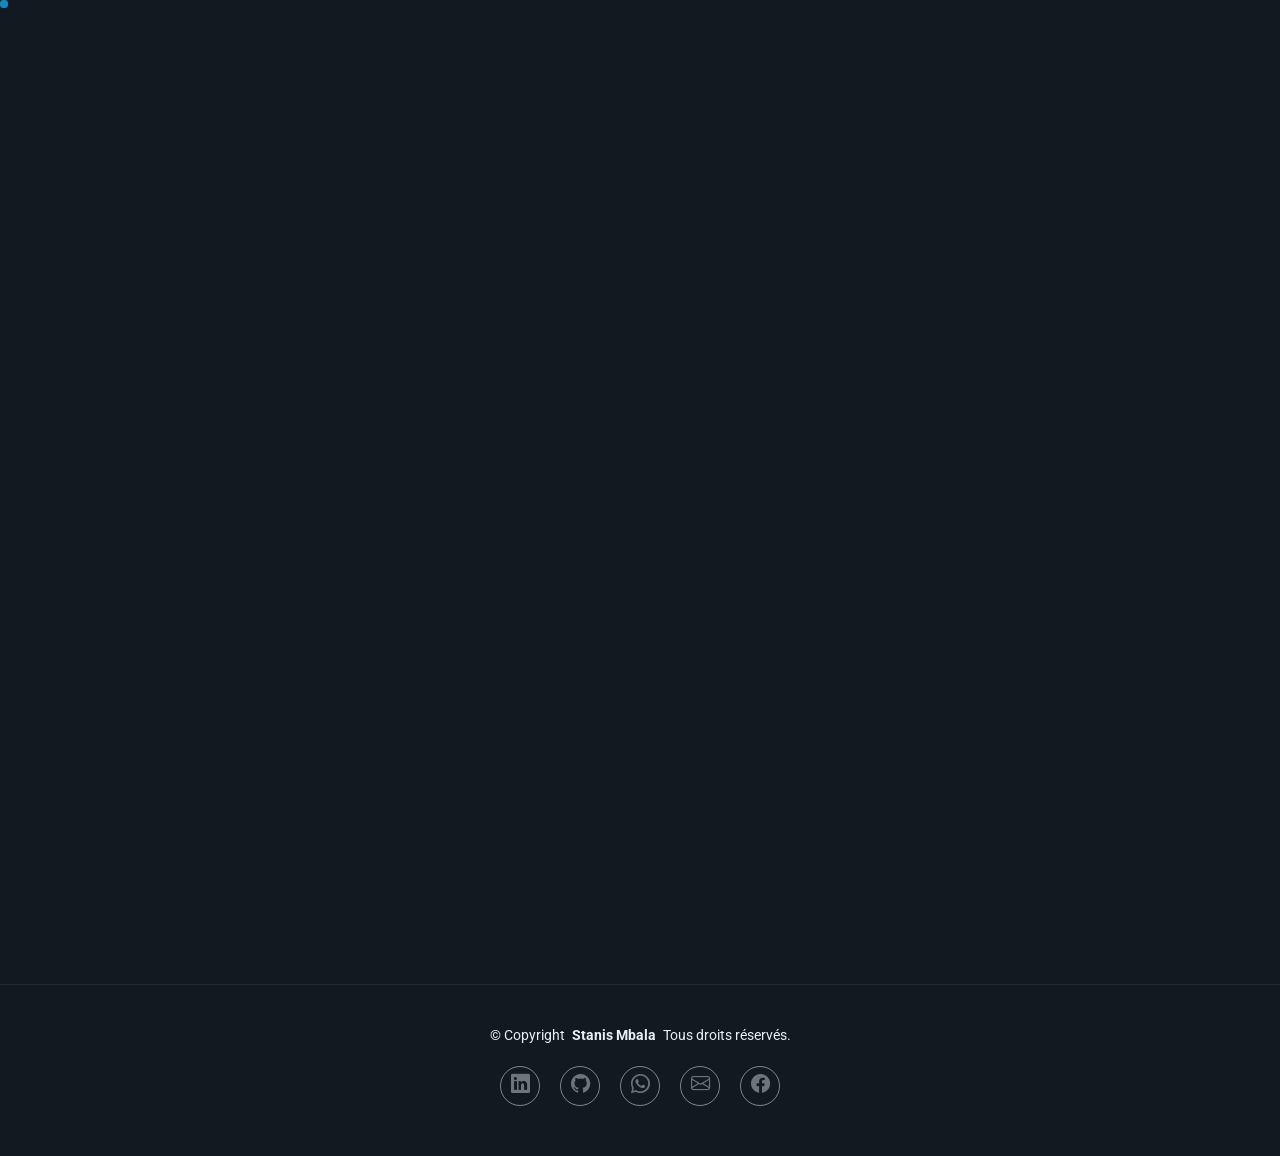
==== commit 2e5d240b: "Réorganisation complète du site en dossiers et mise à jour des liens" ====
--- a/index.html
+++ b/index.html
@@ -186,13 +186,13 @@
 
       <nav id="navmenu" class="navmenu">
         <ul>
-          <li><a href="index.html" class="active">Accueil</a></li>
-          <li><a href="about.html">À propos</a></li>
-          <li><a href="resume.html">CV</a></li>
-          <li><a href="services.html"></a>Nos solutions</a></li>
-          <li><a href="portfolio.html">Projets réalisés</a></li>
-          <li><a href="contact.html">Contact</a></li>
-        </ul>
+    <li><a href="/" class="active">Accueil</a></li>
+    <li><a href="/about/">À propos</a></li>
+    <li><a href="/resume/">CV</a></li>
+    <li><a href="/services/">Nos solutions</a></li>
+    <li><a href="/portfolio/">Projets réalisés</a></li>
+    <li><a href="/contact/">Contact</a></li>
+  </ul>
         <i class="mobile-nav-toggle d-xl-none bi bi-list"></i>
       </nav>
 
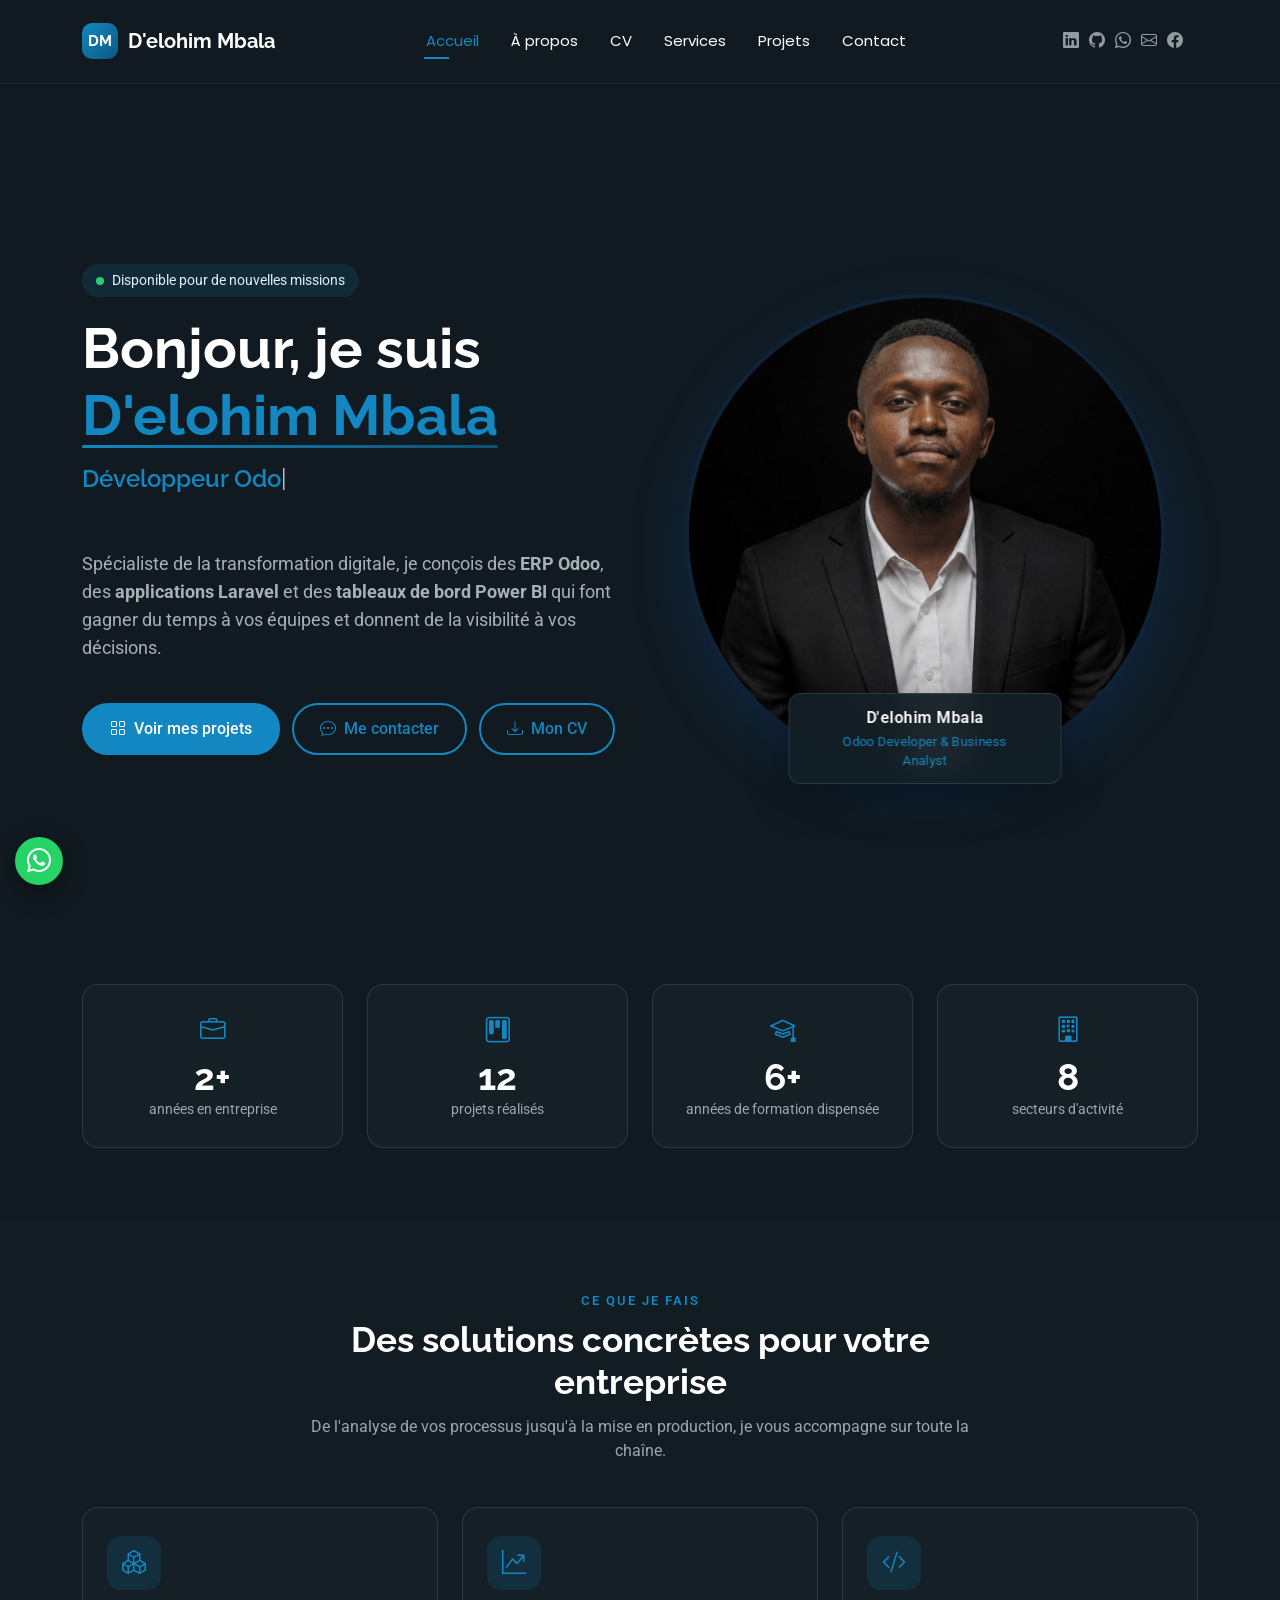
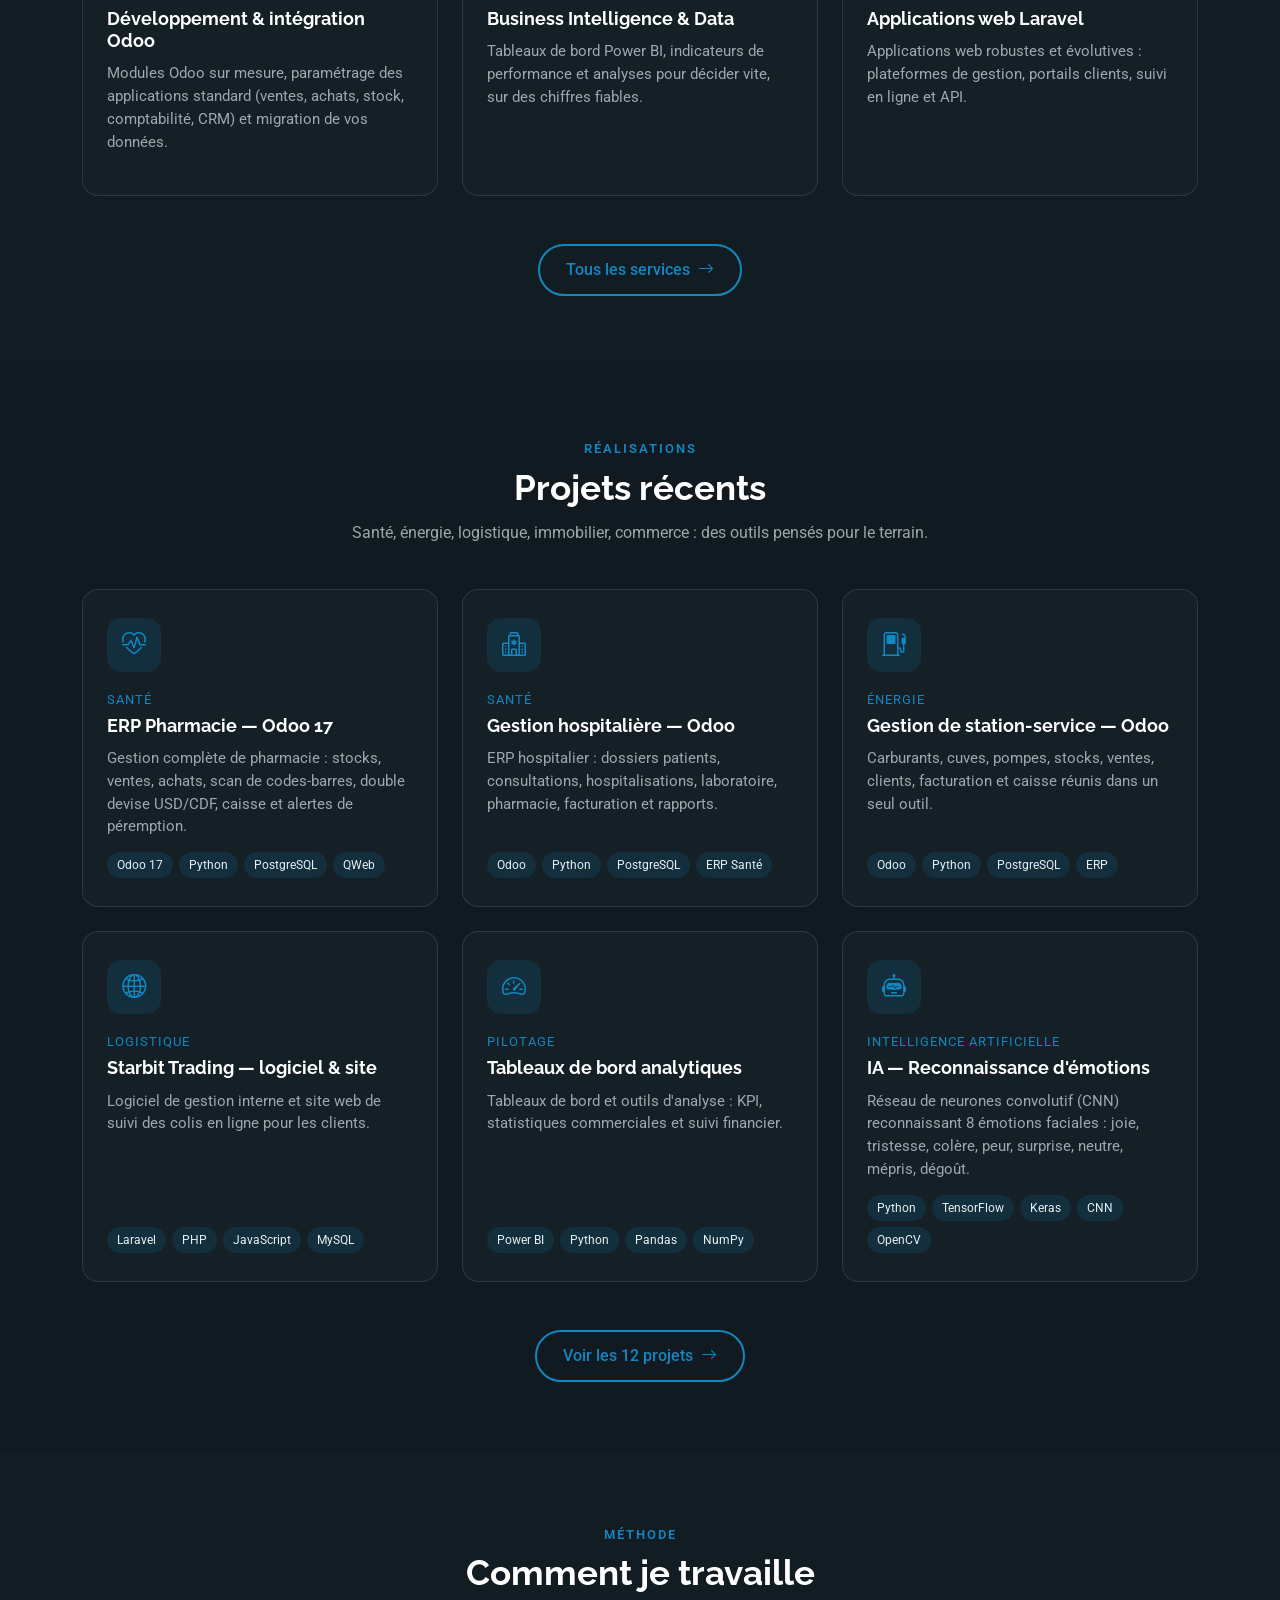
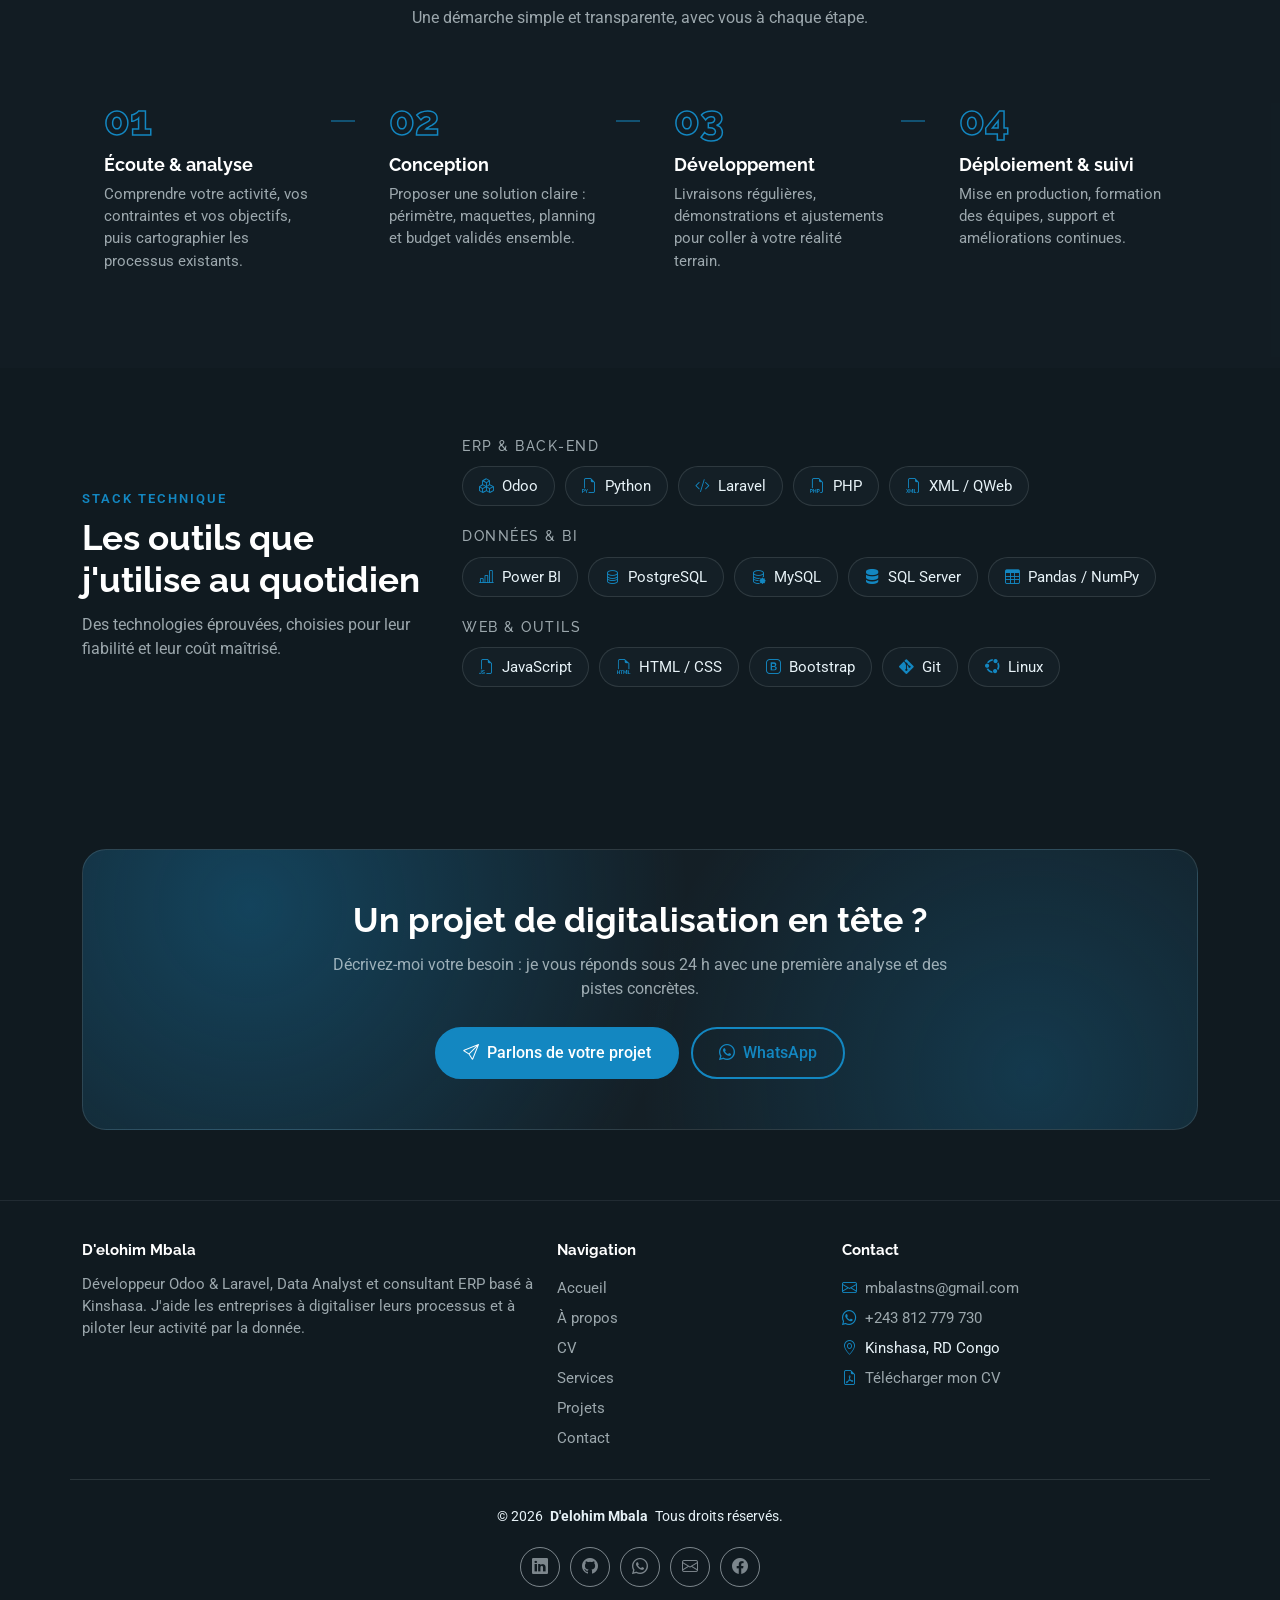
==== commit f4c1c59a: "Refonte et enrichissement du portfolio - Accueil enrichi : chiffres clés, services, projets phares, " ====
--- a/index.html
+++ b/index.html
@@ -4,317 +4,450 @@
 <head>
   <meta charset="utf-8">
   <meta content="width=device-width, initial-scale=1.0" name="viewport">
-  <title>Stanis Mbala | Odoo Developer | Data Analyst | Business Analyst | Laravel Developer</title>
-  <meta name="description" content="Stanis Mbala - Consultant ERP Odoo, Business Analyst et Data Analyst. Expert en transformation digitale, développement Laravel et Business Intelligence. J'accompagne les entreprises dans leur performance numérique.">
-  <meta name="keywords" content="Stanis Mbala, Odoo Developer, Data Analyst, Business Analyst, Laravel Developer, ERP Consultant, Digital Transformation, Business Intelligence, Power BI, Python, SQL, Process Automation">
+  <title>D'elohim Mbala | Développeur Odoo & Laravel · Data Analyst · Consultant ERP</title>
+  <meta name="description" content="D'elohim (Stanis) Mbala, développeur Odoo & Laravel, Data Analyst et consultant ERP à Kinshasa. ERP sur mesure, Power BI et digitalisation des processus métiers.">
+  <meta name="keywords" content="D'elohim Mbala, Stanis Mbala, Développeur Odoo, Odoo Developer, Laravel, Data Analyst, Business Analyst, Consultant ERP, Power BI, Transformation digitale, Kinshasa, RDC">
+  <meta name="author" content="D'elohim Mbala">
+  <meta name="theme-color" content="#101a20">
+  <link rel="canonical" href="https://delohim.github.io/">
+
+  <!-- Open Graph / réseaux sociaux -->
+  <meta property="og:type" content="website">
+  <meta property="og:locale" content="fr_FR">
+  <meta property="og:site_name" content="D'elohim Mbala — Portfolio">
+  <meta property="og:title" content="D'elohim Mbala | Développeur Odoo & Laravel · Data Analyst · Consultant ERP">
+  <meta property="og:description" content="D'elohim (Stanis) Mbala, développeur Odoo & Laravel, Data Analyst et consultant ERP à Kinshasa. ERP sur mesure, Power BI et digitalisation des processus métiers.">
+  <meta property="og:url" content="https://delohim.github.io/">
+  <meta property="og:image" content="https://delohim.github.io/assets/img/profile/profil.jpg">
+  <meta name="twitter:card" content="summary_large_image">
+  <meta name="twitter:title" content="D'elohim Mbala | Développeur Odoo & Laravel · Data Analyst · Consultant ERP">
+  <meta name="twitter:description" content="D'elohim (Stanis) Mbala, développeur Odoo & Laravel, Data Analyst et consultant ERP à Kinshasa. ERP sur mesure, Power BI et digitalisation des processus métiers.">
+  <meta name="twitter:image" content="https://delohim.github.io/assets/img/profile/profil.jpg">
 
   <!-- Favicons -->
-  <link href="assets/img/favicon.png" rel="icon">
-  <link href="assets/img/apple-touch-icon.png" rel="apple-touch-icon">
+  <link href="/assets/img/favicon.png" rel="icon">
+  <link href="/assets/img/apple-touch-icon.png" rel="apple-touch-icon">
 
   <!-- Fonts -->
   <link href="https://fonts.googleapis.com" rel="preconnect">
   <link href="https://fonts.gstatic.com" rel="preconnect" crossorigin>
-  <link href="https://fonts.googleapis.com/css2?family=Roboto:ital,wght@0,100;0,300;0,400;0,500;0,700;0,900;1,100;1,300;1,400;1,500;1,700;1,900&family=Poppins:ital,wght@0,100;0,200;0,300;0,400;0,500;0,600;0,700;0,800;0,900;1,100;1,200;1,300;1,400;1,500;1,600;1,700;1,800;1,900&family=Raleway:ital,wght@0,100;0,200;0,300;0,400;0,500;0,600;0,700;0,800;0,900;1,100;1,200;1,300;1,400;1,500;1,600;1,700;1,800;1,900&display=swap" rel="stylesheet">
+  <link href="https://fonts.googleapis.com/css2?family=Roboto:wght@300;400;500;700&family=Poppins:wght@400;500;600&family=Raleway:wght@400;600;700;800&display=swap" rel="stylesheet">
 
   <!-- Vendor CSS Files -->
-  <link href="assets/vendor/bootstrap/css/bootstrap.min.css" rel="stylesheet">
-  <link href="assets/vendor/bootstrap-icons/bootstrap-icons.css" rel="stylesheet">
-  <link href="assets/vendor/aos/aos.css" rel="stylesheet">
-  <link href="assets/vendor/swiper/swiper-bundle.min.css" rel="stylesheet">
-  <link href="assets/vendor/glightbox/css/glightbox.min.css" rel="stylesheet">
-
-  <!-- Main CSS File -->
-  <link href="assets/css/main.css" rel="stylesheet">
-
-  <style>
-    /* Styles supplémentaires pour un rendu premium */
-    .highlight {
-      color: #0d6efd;
-    }
-    .hero .btn-outline {
-      border: 2px solid #0d6efd;
-      color: #0d6efd;
-      background: transparent;
-      transition: all 0.3s ease;
-    }
-    .hero .btn-outline:hover {
-      background: #0d6efd;
-      color: #fff;
-    }
-    .hero .social-links a {
-      color: #6c757d;
-      transition: all 0.3s ease;
-      font-size: 1.2rem;
-      margin: 0 10px;
-    }
-    .hero .social-links a:hover {
-      color: #0d6efd;
-      transform: translateY(-3px);
-    }
-    .floating-card {
-      background: rgba(255,255,255,0.95);
-      backdrop-filter: blur(10px);
-      border-radius: 12px;
-      padding: 10px 18px;
-      box-shadow: 0 8px 32px rgba(0,0,0,0.1);
-      display: flex;
-      align-items: center;
-      gap: 10px;
-      font-weight: 500;
-      font-size: 0.9rem;
-      transition: all 0.3s ease;
-    }
-    .floating-card i {
-      font-size: 1.3rem;
-      color: #0d6efd;
-    }
-    .floating-card:hover {
-      transform: translateY(-5px);
-      box-shadow: 0 12px 40px rgba(13,110,253,0.2);
-    }
-    .header-social-links a {
-      color: #6c757d;
-      transition: all 0.3s ease;
-      margin-left: 15px;
-      font-size: 1.1rem;
-    }
-    .header-social-links a:hover {
-      color: #0d6efd;
-      transform: translateY(-2px);
-    }
-    .btn-primary {
-      background: #0d6efd;
-      border: none;
-      padding: 12px 30px;
-      border-radius: 50px;
-      font-weight: 500;
-      transition: all 0.3s ease;
-    }
-    .btn-primary:hover {
-      background: #0b5ed7;
-      transform: translateY(-2px);
-      box-shadow: 0 8px 25px rgba(13,110,253,0.3);
-    }
-    .image-wrapper img {
-      border-radius: 20px;
-      box-shadow: 0 20px 60px rgba(0,0,0,0.1);
-      transition: all 0.3s ease;
-    }
-    .image-wrapper img:hover {
-      transform: translateY(-5px);
-      box-shadow: 0 25px 70px rgba(0,0,0,0.15);
-    }
-    .floating-elements {
-      position: absolute;
-      width: 100%;
-      height: 100%;
-      top: 0;
-      left: 0;
-      pointer-events: none;
-    }
-    .floating-card {
-      position: absolute;
-      pointer-events: auto;
-    }
-    .floating-card.data-analytics {
-      top: 5%;
-      right: -10%;
-    }
-    .floating-card.odoo-erp {
-      bottom: 20%;
-      left: -15%;
-    }
-    .floating-card.bi-dashboard {
-      top: 50%;
-      right: -5%;
-      transform: translateY(-50%);
-    }
-    .floating-card.digital-transformation {
-      bottom: 5%;
-      right: 10%;
-    }
-    @media (max-width: 992px) {
-      .floating-card {
-        display: none;
-      }
-    }
-    #footer .social-links a {
-      color: #6c757d;
-      transition: all 0.3s ease;
-      margin: 0 10px;
-      font-size: 1.2rem;
-    }
-    #footer .social-links a:hover {
-      color: #0d6efd;
-      transform: translateY(-3px);
-    }
-    .typed {
-      color: #0d6efd;
-    }
-    .hero-content h1 {
-      font-size: 3.2rem;
-      font-weight: 700;
-      line-height: 1.2;
-    }
-    .hero-content h2 {
-      font-size: 1.8rem;
-      font-weight: 300;
-      margin-top: 10px;
-    }
-    .hero-content p {
-      font-size: 1.1rem;
-      color: #6c757d;
-      margin: 20px 0 30px;
-      line-height: 1.8;
-    }
-    .hero-actions .btn {
-      margin-right: 15px;
-      margin-bottom: 10px;
-    }
-  </style>
-
-  <!-- =======================================================
-  * Template Name: FolioOne - Personnalisé pour Stanis Mbala
-  ======================================================== -->
+  <link href="/assets/vendor/bootstrap/css/bootstrap.min.css" rel="stylesheet">
+  <link href="/assets/vendor/bootstrap-icons/bootstrap-icons.min.css" rel="stylesheet">
+  <link href="/assets/vendor/aos/aos.css" rel="stylesheet">
+
+  <!-- Main CSS Files -->
+  <link href="/assets/css/main.css" rel="stylesheet">
+  <link href="/assets/css/custom.css" rel="stylesheet">
+  <script type="application/ld+json">
+{
+  "@context": "https://schema.org",
+  "@type": "Person",
+  "name": "Mbala Kazadi D'elohim",
+  "alternateName": [
+    "D'elohim Mbala",
+    "Stanis Mbala"
+  ],
+  "jobTitle": "Développeur Odoo & Laravel, Data Analyst",
+  "url": "https://delohim.github.io/",
+  "image": "https://delohim.github.io/assets/img/profile/profil.jpg",
+  "email": "mailto:mbalastns@gmail.com",
+  "telephone": "+243812779730",
+  "address": {
+    "@type": "PostalAddress",
+    "addressLocality": "Kinshasa",
+    "addressCountry": "CD"
+  },
+  "alumniOf": {
+    "@type": "CollegeOrUniversity",
+    "name": "Université de Kinshasa"
+  },
+  "worksFor": {
+    "@type": "Organization",
+    "name": "Malabar"
+  },
+  "knowsAbout": [
+    "Odoo",
+    "Laravel",
+    "PHP",
+    "Python",
+    "SQL",
+    "PostgreSQL",
+    "Power BI",
+    "Business Intelligence",
+    "Transformation digitale"
+  ],
+  "sameAs": [
+    "https://www.linkedin.com/in/stanis-mbala-027b73303/",
+    "https://github.com/DELOHIM",
+    "https://www.facebook.com/delohim.mbalastanis"
+  ]
+}
+  </script>
 </head>
 
 <body class="index-page">
+
+  <a class="skip-link" href="#main">Aller au contenu</a>
 
   <header id="header" class="header d-flex align-items-center light-background sticky-top">
     <div class="container position-relative d-flex align-items-center justify-content-between">
 
-      <nav id="navmenu" class="navmenu">
+      <a href="/" class="brand" aria-label="Accueil — D'elohim Mbala">
+        <span class="mark">DM</span><span class="name">D'elohim Mbala</span>
+      </a>
+
+      <nav id="navmenu" class="navmenu" aria-label="Navigation principale">
         <ul>
-    <li><a href="/" class="active">Accueil</a></li>
-    <li><a href="/about/">À propos</a></li>
-    <li><a href="/resume/">CV</a></li>
-    <li><a href="/services/">Nos solutions</a></li>
-    <li><a href="/portfolio/">Projets réalisés</a></li>
-    <li><a href="/contact/">Contact</a></li>
-  </ul>
-        <i class="mobile-nav-toggle d-xl-none bi bi-list"></i>
+          <li><a href="/" class="active" aria-current="page">Accueil</a></li>
+          <li><a href="/about/">À propos</a></li>
+          <li><a href="/resume/">CV</a></li>
+          <li><a href="/services/">Services</a></li>
+          <li><a href="/portfolio/">Projets</a></li>
+          <li><a href="/contact/">Contact</a></li>
+        </ul>
+        <i class="mobile-nav-toggle d-xl-none bi bi-list" role="button" tabindex="0" aria-label="Ouvrir le menu"></i>
       </nav>
 
-     <div class="header-social-links">
-  <a href="https://www.linkedin.com/in/stanis-mbala-027b73303/" class="linkedin" title="LinkedIn" target="_blank">
-    <i class="bi bi-linkedin"></i>
-  </a>
-  <a href="https://github.com/votre-utilisateur" class="github" title="GitHub" target="_blank">
-    <i class="bi bi-github"></i>
-  </a>
-  <a href="https://wa.me/243812779730" class="whatsapp" title="WhatsApp" target="_blank">
-    <i class="bi bi-whatsapp"></i>
-  </a>
-  <a href="mailto:mbalastns@gmail.com" class="envelope" title="Email">
-    <i class="bi bi-envelope"></i>
-  </a>
-  <a href="https://www.facebook.com/delohim.mbalastanis" class="facebook" title="Facebook" target="_blank">
-    <i class="bi bi-facebook"></i>
-  </a>
-</div>
+      <div class="header-social-links">
+        <a href="https://www.linkedin.com/in/stanis-mbala-027b73303/" class="linkedin" title="LinkedIn" aria-label="LinkedIn" target="_blank" rel="noopener"><i class="bi bi-linkedin"></i></a>
+        <a href="https://github.com/DELOHIM" class="github" title="GitHub" aria-label="GitHub" target="_blank" rel="noopener"><i class="bi bi-github"></i></a>
+        <a href="https://wa.me/243812779730" class="whatsapp" title="WhatsApp" aria-label="WhatsApp" target="_blank" rel="noopener"><i class="bi bi-whatsapp"></i></a>
+        <a href="mailto:mbalastns@gmail.com" class="envelope" title="Email" aria-label="Email"><i class="bi bi-envelope"></i></a>
+        <a href="https://www.facebook.com/delohim.mbalastanis" class="facebook" title="Facebook" aria-label="Facebook" target="_blank" rel="noopener"><i class="bi bi-facebook"></i></a>
+      </div>
+
     </div>
   </header>
 
-  <main class="main">
-
-    <!-- Hero Section -->
+  <main class="main" id="main">
+
+    <!-- Hero -->
     <section id="hero" class="hero section">
-
       <div class="container" data-aos="fade-up" data-aos-delay="100">
-
         <div class="row gy-4 align-items-center">
           <div class="col-lg-6 order-2 order-lg-1">
             <div class="hero-content">
+              <span class="availability" data-aos="fade-up"><span class="dot"></span>Disponible pour de nouvelles missions</span>
               <h1 data-aos="fade-up" data-aos-delay="200">Bonjour, je suis <span class="highlight">D'elohim Mbala</span></h1>
               <h2 data-aos="fade-up" data-aos-delay="300">
-                <span class="typed" data-typed-items="Odoo Developer, Business Analyst, Data Analyst, Laravel Developer, ERP Consultant, Digital Transformation Specialist"></span>
+                <span class="typed" data-typed-items="Développeur Odoo, Business Analyst, Data Analyst, Développeur Laravel, Consultant ERP">Développeur Odoo</span>
               </h2>
               <p data-aos="fade-up" data-aos-delay="400">
-                Spécialiste en transformation digitale et développement ERP. J'accompagne les entreprises dans l'optimisation de leurs processus grâce à des solutions innovantes en <strong>Odoo, Laravel</strong> et <strong>Business Intelligence</strong>. Mon expertise couvre l'analyse de données, l'automatisation des processus métiers et la conception de systèmes sur mesure pour une performance durable.
+                Spécialiste de la transformation digitale, je conçois des <strong>ERP Odoo</strong>, des <strong>applications Laravel</strong> et des <strong>tableaux de bord Power BI</strong> qui font gagner du temps à vos équipes et donnent de la visibilité à vos décisions.
               </p>
-             <div class="hero-actions" data-aos="fade-up" data-aos-delay="500">
-  <a href="portfolio.html" class="btn btn-primary">Voir mes projets</a>
-  <a href="contact.html" class="btn btn-outline">Me contacter</a>
-</div>
-             
-            
+              <div class="hero-actions" data-aos="fade-up" data-aos-delay="500">
+                <a href="/portfolio/" class="btn-accent"><i class="bi bi-grid"></i>Voir mes projets</a>
+                <a href="/contact/" class="btn-line"><i class="bi bi-chat-dots"></i>Me contacter</a>
+                <a href="/assets/CV.pdf" class="btn-line" download><i class="bi bi-download"></i>Mon CV</a>
+              </div>
             </div>
           </div>
           <div class="col-lg-6 order-1 order-lg-2">
-  <div class="hero-image" data-aos="zoom-in" data-aos-delay="300">
-    <div class="image-wrapper position-relative">
-      <!-- Photo de profil ronde -->
-      <img src="assets/img/profile/profil.jpg" alt="Stanis Mbala - Consultant ERP & Data Analyst" class="img-fluid">
-      <figcaption class="profile-caption">
-        <div class="meta">
-          <strong>D'elohim Mbala</strong>
-          <div class="funfact">Consultant ERP &amp; Data Analyst</div>
-        </div>
-      </figcaption>
+            <div class="hero-image" data-aos="zoom-in" data-aos-delay="300">
+              <figure class="image-wrapper position-relative">
+                <img src="/assets/img/profile/profil.jpg" alt="Portrait de D'elohim Mbala, développeur Odoo et Data Analyst" class="img-fluid" width="1023" height="1115" fetchpriority="high">
+                <figcaption class="profile-caption">
+                  <div class="meta">
+                    <strong>D'elohim Mbala</strong>
+                    <div class="funfact">Odoo Developer &amp; Business Analyst</div>
+                  </div>
+                </figcaption>
+              </figure>
+            </div>
+          </div>
+        </div>
+      </div>
+    </section><!-- /Hero -->
+
+    <!-- Chiffres clés -->
+    <section class="block pt-0">
+      <div class="container">
+        <div class="row g-3 g-lg-4">
+          <div class="col-6 col-lg-3" data-aos="fade-up" data-aos-delay="100">
+            <div class="stat-card">
+              <i class="bi bi-briefcase"></i>
+              <span class="num"><span data-purecounter-start="0" data-purecounter-end="2" data-purecounter-duration="1" class="purecounter">2</span>+</span>
+              <span class="label">années en entreprise</span>
+            </div>
+          </div>
+          <div class="col-6 col-lg-3" data-aos="fade-up" data-aos-delay="180">
+            <div class="stat-card">
+              <i class="bi bi-kanban"></i>
+              <span class="num"><span data-purecounter-start="0" data-purecounter-end="12" data-purecounter-duration="1" class="purecounter">12</span></span>
+              <span class="label">projets réalisés</span>
+            </div>
+          </div>
+          <div class="col-6 col-lg-3" data-aos="fade-up" data-aos-delay="260">
+            <div class="stat-card">
+              <i class="bi bi-mortarboard"></i>
+              <span class="num"><span data-purecounter-start="0" data-purecounter-end="6" data-purecounter-duration="1" class="purecounter">6</span>+</span>
+              <span class="label">années de formation dispensée</span>
+            </div>
+          </div>
+          <div class="col-6 col-lg-3" data-aos="fade-up" data-aos-delay="340">
+            <div class="stat-card">
+              <i class="bi bi-building"></i>
+              <span class="num"><span data-purecounter-start="0" data-purecounter-end="8" data-purecounter-duration="1" class="purecounter">8</span></span>
+              <span class="label">secteurs d'activité</span>
+            </div>
+          </div>
+        </div>
+      </div>
+    </section>
+
+    <!-- Services -->
+    <section class="block block-alt">
+      <div class="container">
+        <div class="block-head" data-aos="fade-up">
+          <span class="eyebrow">Ce que je fais</span>
+          <h2>Des solutions concrètes pour votre entreprise</h2>
+          <p>De l'analyse de vos processus jusqu'à la mise en production, je vous accompagne sur toute la chaîne.</p>
+        </div>
+        <div class="row g-4">
+          <div class="col-md-6 col-lg-4" data-aos="fade-up" data-aos-delay="100">
+            <div class="feature-card">
+              <div class="icon"><i class="bi bi-boxes"></i></div>
+              <h3>Développement & intégration Odoo</h3>
+              <p>Modules Odoo sur mesure, paramétrage des applications standard (ventes, achats, stock, comptabilité, CRM) et migration de vos données.</p>
+              
+              
+            </div>
+          </div>
+          <div class="col-md-6 col-lg-4" data-aos="fade-up" data-aos-delay="180">
+            <div class="feature-card">
+              <div class="icon"><i class="bi bi-graph-up-arrow"></i></div>
+              <h3>Business Intelligence & Data</h3>
+              <p>Tableaux de bord Power BI, indicateurs de performance et analyses pour décider vite, sur des chiffres fiables.</p>
+              
+              
+            </div>
+          </div>
+          <div class="col-md-6 col-lg-4" data-aos="fade-up" data-aos-delay="260">
+            <div class="feature-card">
+              <div class="icon"><i class="bi bi-code-slash"></i></div>
+              <h3>Applications web Laravel</h3>
+              <p>Applications web robustes et évolutives : plateformes de gestion, portails clients, suivi en ligne et API.</p>
+              
+              
+            </div>
+          </div>
+        </div>
+        <div class="text-center mt-5" data-aos="fade-up">
+          <a href="/services/" class="btn-line">Tous les services <i class="bi bi-arrow-right"></i></a>
+        </div>
+      </div>
+    </section>
+
+    <!-- Projets -->
+    <section class="block">
+      <div class="container">
+        <div class="block-head" data-aos="fade-up">
+          <span class="eyebrow">Réalisations</span>
+          <h2>Projets récents</h2>
+          <p>Santé, énergie, logistique, immobilier, commerce : des outils pensés pour le terrain.</p>
+        </div>
+        <div class="row g-4">
+          <div class="col-md-6 col-lg-4" data-aos="fade-up" data-aos-delay="100">
+            <div class="feature-card">
+              <div class="icon"><i class="bi bi-heart-pulse"></i></div>
+              <div class="sector">Santé</div>
+              <h3>ERP Pharmacie — Odoo 17</h3>
+              <p>Gestion complète de pharmacie : stocks, ventes, achats, scan de codes-barres, double devise USD/CDF, caisse et alertes de péremption.</p>
+              <div class="tag-list"><span>Odoo 17</span><span>Python</span><span>PostgreSQL</span><span>QWeb</span></div>
+            </div>
+          </div>
+          <div class="col-md-6 col-lg-4" data-aos="fade-up" data-aos-delay="180">
+            <div class="feature-card">
+              <div class="icon"><i class="bi bi-hospital"></i></div>
+              <div class="sector">Santé</div>
+              <h3>Gestion hospitalière — Odoo</h3>
+              <p>ERP hospitalier : dossiers patients, consultations, hospitalisations, laboratoire, pharmacie, facturation et rapports.</p>
+              <div class="tag-list"><span>Odoo</span><span>Python</span><span>PostgreSQL</span><span>ERP Santé</span></div>
+            </div>
+          </div>
+          <div class="col-md-6 col-lg-4" data-aos="fade-up" data-aos-delay="260">
+            <div class="feature-card">
+              <div class="icon"><i class="bi bi-fuel-pump"></i></div>
+              <div class="sector">Énergie</div>
+              <h3>Gestion de station-service — Odoo</h3>
+              <p>Carburants, cuves, pompes, stocks, ventes, clients, facturation et caisse réunis dans un seul outil.</p>
+              <div class="tag-list"><span>Odoo</span><span>Python</span><span>PostgreSQL</span><span>ERP</span></div>
+            </div>
+          </div>
+          <div class="col-md-6 col-lg-4" data-aos="fade-up" data-aos-delay="100">
+            <div class="feature-card">
+              <div class="icon"><i class="bi bi-globe2"></i></div>
+              <div class="sector">Logistique</div>
+              <h3>Starbit Trading — logiciel & site</h3>
+              <p>Logiciel de gestion interne et site web de suivi des colis en ligne pour les clients.</p>
+              <div class="tag-list"><span>Laravel</span><span>PHP</span><span>JavaScript</span><span>MySQL</span></div>
+            </div>
+          </div>
+          <div class="col-md-6 col-lg-4" data-aos="fade-up" data-aos-delay="180">
+            <div class="feature-card">
+              <div class="icon"><i class="bi bi-speedometer2"></i></div>
+              <div class="sector">Pilotage</div>
+              <h3>Tableaux de bord analytiques</h3>
+              <p>Tableaux de bord et outils d'analyse : KPI, statistiques commerciales et suivi financier.</p>
+              <div class="tag-list"><span>Power BI</span><span>Python</span><span>Pandas</span><span>NumPy</span></div>
+            </div>
+          </div>
+          <div class="col-md-6 col-lg-4" data-aos="fade-up" data-aos-delay="260">
+            <div class="feature-card">
+              <div class="icon"><i class="bi bi-robot"></i></div>
+              <div class="sector">Intelligence artificielle</div>
+              <h3>IA — Reconnaissance d'émotions</h3>
+              <p>Réseau de neurones convolutif (CNN) reconnaissant 8 émotions faciales : joie, tristesse, colère, peur, surprise, neutre, mépris, dégoût.</p>
+              <div class="tag-list"><span>Python</span><span>TensorFlow</span><span>Keras</span><span>CNN</span><span>OpenCV</span></div>
+            </div>
+          </div>
+        </div>
+        <div class="text-center mt-5" data-aos="fade-up">
+          <a href="/portfolio/" class="btn-line">Voir les 12 projets <i class="bi bi-arrow-right"></i></a>
+        </div>
+      </div>
+    </section>
+
+    <!-- Méthode -->
+    <section class="block block-alt">
+      <div class="container">
+        <div class="block-head" data-aos="fade-up">
+          <span class="eyebrow">Méthode</span>
+          <h2>Comment je travaille</h2>
+          <p>Une démarche simple et transparente, avec vous à chaque étape.</p>
+        </div>
+        <div class="row g-4 process-row">
+          <div class="col-md-6 col-lg-3" data-aos="fade-up" data-aos-delay="100">
+            <div class="process-step">
+              <div class="step-num">01</div>
+              <h3>Écoute & analyse</h3>
+              <p>Comprendre votre activité, vos contraintes et vos objectifs, puis cartographier les processus existants.</p>
+            </div>
+          </div>
+          <div class="col-md-6 col-lg-3" data-aos="fade-up" data-aos-delay="180">
+            <div class="process-step">
+              <div class="step-num">02</div>
+              <h3>Conception</h3>
+              <p>Proposer une solution claire : périmètre, maquettes, planning et budget validés ensemble.</p>
+            </div>
+          </div>
+          <div class="col-md-6 col-lg-3" data-aos="fade-up" data-aos-delay="260">
+            <div class="process-step">
+              <div class="step-num">03</div>
+              <h3>Développement</h3>
+              <p>Livraisons régulières, démonstrations et ajustements pour coller à votre réalité terrain.</p>
+            </div>
+          </div>
+          <div class="col-md-6 col-lg-3" data-aos="fade-up" data-aos-delay="340">
+            <div class="process-step">
+              <div class="step-num">04</div>
+              <h3>Déploiement & suivi</h3>
+              <p>Mise en production, formation des équipes, support et améliorations continues.</p>
+            </div>
+          </div>
+        </div>
+      </div>
+    </section>
+
+    <!-- Stack -->
+    <section class="block">
+      <div class="container">
+        <div class="row gy-4 align-items-center">
+          <div class="col-lg-4" data-aos="fade-right">
+            <div class="block-head text-lg-start mb-0">
+              <span class="eyebrow">Stack technique</span>
+              <h2>Les outils que j'utilise au quotidien</h2>
+              <p>Des technologies éprouvées, choisies pour leur fiabilité et leur coût maîtrisé.</p>
+            </div>
+          </div>
+          <div class="col-lg-8" data-aos="fade-left">
+            <div class="stack-group"><h3>ERP & back-end</h3><div class="chips"><span class="chip"><i class="bi bi-boxes"></i>Odoo</span><span class="chip"><i class="bi bi-filetype-py"></i>Python</span><span class="chip"><i class="bi bi-code-slash"></i>Laravel</span><span class="chip"><i class="bi bi-filetype-php"></i>PHP</span><span class="chip"><i class="bi bi-filetype-xml"></i>XML / QWeb</span></div></div>
+            <div class="stack-group"><h3>Données & BI</h3><div class="chips"><span class="chip"><i class="bi bi-bar-chart-line"></i>Power BI</span><span class="chip"><i class="bi bi-database"></i>PostgreSQL</span><span class="chip"><i class="bi bi-database-gear"></i>MySQL</span><span class="chip"><i class="bi bi-server"></i>SQL Server</span><span class="chip"><i class="bi bi-table"></i>Pandas / NumPy</span></div></div>
+            <div class="stack-group"><h3>Web & outils</h3><div class="chips"><span class="chip"><i class="bi bi-filetype-js"></i>JavaScript</span><span class="chip"><i class="bi bi-filetype-html"></i>HTML / CSS</span><span class="chip"><i class="bi bi-bootstrap"></i>Bootstrap</span><span class="chip"><i class="bi bi-git"></i>Git</span><span class="chip"><i class="bi bi-ubuntu"></i>Linux</span></div></div>
+          </div>
+        </div>
+      </div>
+    </section>
+
+    <section class="block">
+      <div class="container" data-aos="zoom-in">
+        <div class="cta-band">
+          <h2>Un projet de digitalisation en tête ?</h2>
+          <p>Décrivez-moi votre besoin : je vous réponds sous 24 h avec une première analyse et des pistes concrètes.</p>
+          <div class="actions">
+            <a href="/contact/" class="btn-accent"><i class="bi bi-send"></i>Parlons de votre projet</a>
+            <a href="https://wa.me/243812779730" class="btn-line" target="_blank" rel="noopener"><i class="bi bi-whatsapp"></i>WhatsApp</a>
+          </div>
+        </div>
+      </div>
+    </section>
+
+  </main>
+
+  <footer id="footer" class="footer">
+    <div class="container">
+
+      <div class="row gy-4 footer-grid">
+        <div class="col-lg-5">
+          <h4>D'elohim Mbala</h4>
+          <p>Développeur Odoo &amp; Laravel, Data Analyst et consultant ERP basé à Kinshasa. J'aide les entreprises à digitaliser leurs processus et à piloter leur activité par la donnée.</p>
+        </div>
+        <div class="col-5 col-lg-3">
+          <h4>Navigation</h4>
+          <ul>
+            <li><a href="/">Accueil</a></li>
+            <li><a href="/about/">À propos</a></li>
+            <li><a href="/resume/">CV</a></li>
+            <li><a href="/services/">Services</a></li>
+            <li><a href="/portfolio/">Projets</a></li>
+            <li><a href="/contact/">Contact</a></li>
+          </ul>
+        </div>
+        <div class="col-7 col-lg-4">
+          <h4>Contact</h4>
+          <ul>
+            <li><i class="bi bi-envelope"></i><a href="mailto:mbalastns@gmail.com">mbalastns@gmail.com</a></li>
+            <li><i class="bi bi-whatsapp"></i><a href="https://wa.me/243812779730" target="_blank" rel="noopener">+243 812 779 730</a></li>
+            <li><i class="bi bi-geo-alt"></i>Kinshasa, RD Congo</li>
+            <li><i class="bi bi-file-earmark-pdf"></i><a href="/assets/CV.pdf" download>Télécharger mon CV</a></li>
+          </ul>
+        </div>
+      </div>
+
+      <div class="copyright text-center">
+        <p>© <span id="year">2026</span> <strong class="px-1 sitename">D'elohim Mbala</strong> <span>Tous droits réservés.</span></p>
+      </div>
+      <div class="social-links d-flex justify-content-center">
+        <a href="https://www.linkedin.com/in/stanis-mbala-027b73303/" class="linkedin" title="LinkedIn" aria-label="LinkedIn" target="_blank" rel="noopener"><i class="bi bi-linkedin"></i></a>
+        <a href="https://github.com/DELOHIM" class="github" title="GitHub" aria-label="GitHub" target="_blank" rel="noopener"><i class="bi bi-github"></i></a>
+        <a href="https://wa.me/243812779730" class="whatsapp" title="WhatsApp" aria-label="WhatsApp" target="_blank" rel="noopener"><i class="bi bi-whatsapp"></i></a>
+        <a href="mailto:mbalastns@gmail.com" class="envelope" title="Email" aria-label="Email"><i class="bi bi-envelope"></i></a>
+        <a href="https://www.facebook.com/delohim.mbalastanis" class="facebook" title="Facebook" aria-label="Facebook" target="_blank" rel="noopener"><i class="bi bi-facebook"></i></a>
+      </div>
     </div>
-  </div>
-</div>
-          </div>
-        </div>
-
-      </div>
-
-    </section><!-- /Hero Section -->
-
-  </main>
-
-  <footer id="footer" class="footer">
-
-    <div class="container">
-      <div class="copyright text-center ">
-        <p>© <span>Copyright</span> <strong class="px-1 sitename">Stanis Mbala</strong> <span>Tous droits réservés.</span></p>
-      </div>
-      <div class="social-links d-flex justify-content-center">
- <a href="https://www.linkedin.com/in/stanis-mbala-027b73303/" class="linkedin" title="LinkedIn" target="_blank">
-    <i class="bi bi-linkedin"></i>
-  </a>
-  <a href="https://github.com/votre-utilisateur" class="github" title="GitHub" target="_blank">
-    <i class="bi bi-github"></i>
-  </a>
-  <a href="https://wa.me/243812779730" class="whatsapp" title="WhatsApp" target="_blank">
-    <i class="bi bi-whatsapp"></i>
-  </a>
-  <a href="mailto:mbalastns@gmail.com" class="envelope" title="Email">
-    <i class="bi bi-envelope"></i>
-  </a>
-  <a href="https://www.facebook.com/delohim.mbalastanis" class="facebook" title="Facebook" target="_blank">
-    <i class="bi bi-facebook"></i>
-  </a>
-      </div>
-      <div class="credits">
-        <!-- Crédits retirés conformément à la demande -->
-      </div>
-    </div>
-
   </footer>
 
+  <!-- WhatsApp -->
+  <a href="https://wa.me/243812779730" class="wa-float" target="_blank" rel="noopener" aria-label="Discuter sur WhatsApp" title="Discuter sur WhatsApp"><i class="bi bi-whatsapp"></i></a>
+
   <!-- Scroll Top -->
-  <a href="#" id="scroll-top" class="scroll-top d-flex align-items-center justify-content-center"><i class="bi bi-arrow-up-short"></i></a>
+  <a href="#" id="scroll-top" class="scroll-top d-flex align-items-center justify-content-center" aria-label="Retour en haut"><i class="bi bi-arrow-up-short"></i></a>
 
   <!-- Preloader -->
   <div id="preloader"></div>
 
   <!-- Vendor JS Files -->
-  <script src="assets/vendor/bootstrap/js/bootstrap.bundle.min.js"></script>
-  <script src="assets/vendor/php-email-form/validate.js"></script>
-  <script src="assets/vendor/aos/aos.js"></script>
-  <script src="assets/vendor/typed.js/typed.umd.js"></script>
-  <script src="assets/vendor/waypoints/noframework.waypoints.js"></script>
-  <script src="assets/vendor/purecounter/purecounter_vanilla.js"></script>
-  <script src="assets/vendor/swiper/swiper-bundle.min.js"></script>
-  <script src="assets/vendor/imagesloaded/imagesloaded.pkgd.min.js"></script>
-  <script src="assets/vendor/isotope-layout/isotope.pkgd.min.js"></script>
-  <script src="assets/vendor/glightbox/js/glightbox.min.js"></script>
+  <script src="/assets/vendor/bootstrap/js/bootstrap.bundle.min.js"></script>
+  <script src="/assets/vendor/aos/aos.js"></script>
+  <script src="/assets/vendor/typed.js/typed.umd.js"></script>
+  <script src="/assets/vendor/purecounter/purecounter_vanilla.js"></script>
 
   <!-- Main JS File -->
-  <script src="assets/js/main.js"></script>
+  <script src="/assets/js/main.js"></script>
 
 </body>
 
-</html>+</html>
--- a/assets/css/main.css
+++ b/assets/css/main.css
@@ -3109,6 +3109,77 @@
   background-color: color-mix(in srgb, var(--surface-color), transparent 70%);
 }
 
+/* Centrage de l'image et de la légende sur mobile */
+.about .profile-figure {
+  margin: 0;
+  text-align: center;
+  display: flex;
+  flex-direction: column;
+  align-items: center;
+}
+
+.about .profile-figure .profile-image-wrapper {
+  display: flex;
+  justify-content: center;
+  align-items: center;
+  width: 100%;
+}
+
+.about .profile-figure .profile-photo {
+  width: 380px;
+  height: 380px;
+  border-radius: 50%;
+  object-fit: cover;
+  box-shadow: 0 20px 60px rgba(13, 110, 253, 0.15);
+  border: 4px solid rgba(13, 110, 253, 0.1);
+  transition: all 0.4s ease;
+}
+
+.about .profile-figure .profile-photo:hover {
+  transform: scale(1.02) translateY(-5px);
+  box-shadow: 0 25px 70px rgba(13, 110, 253, 0.25);
+  border-color: rgba(13, 110, 253, 0.3);
+}
+
+.about .profile-figure .profile-caption {
+  margin-top: 24px;
+  display: flex;
+  justify-content: center;
+  width: 100%;
+}
+
+.about .profile-figure .profile-caption .meta {
+  font-size: 14px;
+  color: #6c757d;
+  text-align: center;
+}
+
+.about .profile-figure .profile-caption .meta strong {
+  display: block;
+  font-weight: 600;
+  color: #212529;
+}
+
+.about .profile-figure .profile-caption .meta .funfact {
+  font-size: 13px;
+  margin-top: 4px;
+  color: #adb5bd;
+}
+
+/* Responsive */
+@media (max-width: 992px) {
+  .about .profile-figure .profile-photo {
+    width: 280px;
+    height: 280px;
+  }
+}
+
+@media (max-width: 576px) {
+  .about .profile-figure .profile-photo {
+    width: 220px;
+    height: 220px;
+  }
+}
 /*--------------------------------------------------------------
 # Starter Section Section
 --------------------------------------------------------------*/
--- a/assets/css/custom.css
+++ b/assets/css/custom.css
@@ -0,0 +1,404 @@
+/*--------------------------------------------------------------
+# Personnalisations — D'elohim Mbala
+# Chargé après main.css. Reprend les variables du thème sombre.
+--------------------------------------------------------------*/
+:root {
+  --accent-soft: color-mix(in srgb, var(--accent-color), transparent 85%);
+  --line: color-mix(in srgb, var(--default-color), transparent 88%);
+  --muted: color-mix(in srgb, var(--default-color), transparent 35%);
+}
+
+::selection { background: var(--accent-color); color: #fff; }
+
+:focus-visible {
+  outline: 2px solid var(--accent-color);
+  outline-offset: 3px;
+  border-radius: 4px;
+}
+
+.skip-link {
+  position: absolute;
+  left: -9999px;
+  top: 8px;
+  z-index: 10000;
+  background: var(--accent-color);
+  color: #fff;
+  padding: 8px 16px;
+  border-radius: 6px;
+}
+.skip-link:focus { left: 8px; color: #fff; }
+
+.highlight, .typed { color: var(--accent-color); }
+
+/* ---------- Brand dans l'en-tête ---------- */
+.header .brand {
+  font-family: var(--heading-font);
+  font-weight: 700;
+  font-size: 1.25rem;
+  color: var(--heading-color);
+  display: flex;
+  align-items: center;
+  gap: 10px;
+  white-space: nowrap;
+}
+.header .brand .mark {
+  width: 36px;
+  height: 36px;
+  border-radius: 10px;
+  display: grid;
+  place-items: center;
+  background: linear-gradient(135deg, var(--accent-color), #0b5a82);
+  color: #fff;
+  font-size: 0.95rem;
+  letter-spacing: 0.5px;
+}
+.header .brand:hover { color: var(--heading-color); }
+@media (max-width: 1199px) {
+  .header .header-social-links { display: none; }
+}
+@media (max-width: 340px) {
+  .header .brand .name { display: none; }
+}
+
+/* ---------- Boutons ---------- */
+.btn-accent,
+.btn-line {
+  display: inline-flex;
+  align-items: center;
+  justify-content: center;
+  gap: 8px;
+  padding: 12px 26px;
+  border-radius: 50px;
+  font-weight: 500;
+  white-space: nowrap;
+  transition: all 0.3s ease;
+  border: 2px solid var(--accent-color);
+}
+.btn-accent { background: var(--accent-color); color: #fff; }
+.btn-accent:hover {
+  color: #fff;
+  background: color-mix(in srgb, var(--accent-color), #000 15%);
+  border-color: color-mix(in srgb, var(--accent-color), #000 15%);
+  transform: translateY(-2px);
+  box-shadow: 0 10px 25px color-mix(in srgb, var(--accent-color), transparent 70%);
+}
+.btn-line { background: transparent; color: var(--accent-color); }
+.btn-line:hover { background: var(--accent-color); color: #fff; transform: translateY(-2px); }
+
+/* ---------- Hero ---------- */
+.hero-content h1 { font-size: clamp(2.2rem, 5vw, 3.2rem); font-weight: 700; line-height: 1.2; }
+.hero-content h2 { font-size: clamp(1.2rem, 2.6vw, 1.7rem); font-weight: 400; margin-top: 10px; min-height: 2.2em; }
+.hero-content p { font-size: 1.05rem; color: var(--muted); margin: 18px 0 28px; line-height: 1.8; }
+.hero .hero-actions { display: flex; flex-wrap: wrap; gap: 12px; }
+.hero .availability {
+  display: inline-flex;
+  align-items: center;
+  gap: 8px;
+  font-size: 0.85rem;
+  padding: 6px 14px;
+  border-radius: 50px;
+  background: var(--accent-soft);
+  color: var(--default-color);
+  margin-bottom: 18px;
+}
+.hero .availability .dot {
+  width: 8px;
+  height: 8px;
+  border-radius: 50%;
+  background: #2ecc71;
+  box-shadow: 0 0 0 0 rgba(46, 204, 113, 0.6);
+  animation: pulse-dot 2s infinite;
+}
+@keyframes pulse-dot {
+  70% { box-shadow: 0 0 0 8px rgba(46, 204, 113, 0); }
+  100% { box-shadow: 0 0 0 0 rgba(46, 204, 113, 0); }
+}
+.hero .image-wrapper .profile-caption {
+  background: color-mix(in srgb, var(--surface-color), transparent 5%);
+  border: 1px solid var(--line);
+  box-shadow: 0 10px 40px rgba(0, 0, 0, 0.35);
+}
+.hero .image-wrapper .profile-caption .meta strong { color: var(--heading-color); }
+.hero .image-wrapper .profile-caption .meta .funfact { color: var(--accent-color); }
+
+/* ---------- Titres de section (accueil) ---------- */
+.block { padding: 70px 0; }
+.block-alt { background: color-mix(in srgb, var(--surface-color), transparent 40%); }
+.block-head { text-align: center; max-width: 680px; margin: 0 auto 44px; }
+.block-head .eyebrow {
+  display: inline-block;
+  font-size: 0.8rem;
+  text-transform: uppercase;
+  letter-spacing: 2px;
+  color: var(--accent-color);
+  font-weight: 600;
+  margin-bottom: 8px;
+}
+.block-head h2 { font-size: clamp(1.6rem, 3.5vw, 2.2rem); font-weight: 700; margin-bottom: 12px; }
+.block-head p { color: var(--muted); margin: 0; }
+
+/* ---------- Chiffres clés ---------- */
+.stat-card {
+  background: var(--surface-color);
+  border: 1px solid var(--line);
+  border-radius: 16px;
+  padding: 26px 18px;
+  text-align: center;
+  height: 100%;
+  transition: transform 0.3s ease, border-color 0.3s ease;
+}
+.stat-card:hover { transform: translateY(-4px); border-color: var(--accent-color); }
+.stat-card i { font-size: 1.6rem; color: var(--accent-color); }
+.stat-card .num {
+  display: block;
+  font-family: var(--heading-font);
+  font-size: 2.3rem;
+  font-weight: 700;
+  color: var(--heading-color);
+  line-height: 1.1;
+  margin-top: 8px;
+}
+.stat-card .label { font-size: 0.9rem; color: var(--muted); }
+
+/* ---------- Cartes génériques ---------- */
+.feature-card {
+  background: var(--surface-color);
+  border: 1px solid var(--line);
+  border-radius: 16px;
+  padding: 28px 24px;
+  height: 100%;
+  transition: all 0.3s ease;
+  display: flex;
+  flex-direction: column;
+}
+.feature-card:hover {
+  transform: translateY(-6px);
+  border-color: color-mix(in srgb, var(--accent-color), transparent 40%);
+  box-shadow: 0 18px 40px rgba(0, 0, 0, 0.3);
+}
+.feature-card .icon {
+  width: 54px;
+  height: 54px;
+  border-radius: 14px;
+  display: grid;
+  place-items: center;
+  background: var(--accent-soft);
+  color: var(--accent-color);
+  font-size: 1.5rem;
+  margin-bottom: 18px;
+}
+.feature-card h3 { font-size: 1.15rem; font-weight: 700; margin-bottom: 10px; }
+.feature-card p { color: var(--muted); font-size: 0.95rem; margin-bottom: 14px; }
+.feature-card ul { padding-left: 0; list-style: none; margin: 0 0 14px; font-size: 0.92rem; }
+.feature-card ul li { padding: 4px 0; display: flex; gap: 8px; }
+.feature-card ul li i { color: var(--accent-color); }
+.feature-card .more { margin-top: auto; font-weight: 500; display: inline-flex; gap: 6px; align-items: center; }
+.feature-card .more i { transition: transform 0.3s; }
+.feature-card:hover .more i { transform: translateX(4px); }
+
+.tag-list { display: flex; flex-wrap: wrap; gap: 6px; margin-top: auto; }
+.tag-list span {
+  font-size: 0.75rem;
+  padding: 4px 10px;
+  border-radius: 50px;
+  background: var(--accent-soft);
+  color: var(--default-color);
+}
+.feature-card .sector { font-size: 0.8rem; color: var(--accent-color); text-transform: uppercase; letter-spacing: 1px; margin-bottom: 6px; }
+
+/* ---------- Stack technique ---------- */
+.stack-group { margin-bottom: 22px; }
+.stack-group h3 { font-size: 0.85rem; text-transform: uppercase; letter-spacing: 1.5px; color: var(--muted); margin-bottom: 12px; }
+.chips { display: flex; flex-wrap: wrap; gap: 10px; }
+.chip {
+  display: inline-flex;
+  align-items: center;
+  gap: 8px;
+  padding: 8px 16px;
+  border-radius: 50px;
+  border: 1px solid var(--line);
+  background: var(--surface-color);
+  font-size: 0.92rem;
+  transition: all 0.25s ease;
+}
+.chip i { color: var(--accent-color); }
+.chip:hover { border-color: var(--accent-color); transform: translateY(-2px); }
+
+/* ---------- Processus ---------- */
+.process-step { position: relative; padding: 26px 22px; height: 100%; }
+.process-step .step-num {
+  font-family: var(--heading-font);
+  font-size: 2.6rem;
+  font-weight: 800;
+  color: transparent;
+  -webkit-text-stroke: 1.5px var(--accent-color);
+  line-height: 1;
+  margin-bottom: 12px;
+}
+.process-step h3 { font-size: 1.1rem; font-weight: 700; }
+.process-step p { color: var(--muted); font-size: 0.93rem; margin: 0; }
+@media (min-width: 992px) {
+  .process-row > div:not(:last-child) .process-step::after {
+    content: "";
+    position: absolute;
+    top: 46px;
+    right: -12px;
+    width: 24px;
+    height: 2px;
+    background: var(--accent-color);
+    opacity: 0.5;
+  }
+}
+
+/* ---------- Bandeau CTA ---------- */
+.cta-band {
+  border-radius: 24px;
+  padding: 50px 30px;
+  text-align: center;
+  background:
+    radial-gradient(circle at 15% 20%, color-mix(in srgb, var(--accent-color), transparent 65%), transparent 45%),
+    radial-gradient(circle at 85% 80%, color-mix(in srgb, var(--accent-color), transparent 75%), transparent 40%),
+    var(--surface-color);
+  border: 1px solid var(--line);
+}
+.cta-band h2 { font-size: clamp(1.5rem, 3.4vw, 2.1rem); font-weight: 700; }
+.cta-band p { color: var(--muted); max-width: 620px; margin: 12px auto 26px; }
+.cta-band .actions { display: flex; justify-content: center; flex-wrap: wrap; gap: 12px; }
+
+/* ---------- Timeline (À propos) ---------- */
+.timeline { position: relative; padding-left: 28px; border-left: 2px solid var(--line); }
+.timeline .t-item { position: relative; padding-bottom: 28px; }
+.timeline .t-item:last-child { padding-bottom: 0; }
+.timeline .t-item::before {
+  content: "";
+  position: absolute;
+  left: -36px;
+  top: 4px;
+  width: 14px;
+  height: 14px;
+  border-radius: 50%;
+  background: var(--background-color);
+  border: 3px solid var(--accent-color);
+}
+.timeline .t-date { font-size: 0.82rem; color: var(--accent-color); font-weight: 600; letter-spacing: 0.5px; }
+.timeline h3 { font-size: 1.1rem; font-weight: 700; margin: 4px 0; }
+.timeline p { color: var(--muted); margin: 0; font-size: 0.95rem; }
+
+/* Corrige la légende de la page À propos sur fond sombre */
+.about .profile-figure .profile-caption .meta strong { color: var(--heading-color); }
+.about .profile-figure .profile-caption .meta .funfact { color: var(--accent-color); }
+
+/* ---------- CV ---------- */
+.resume .profile-summary {
+  background: var(--surface-color);
+  border: 1px solid var(--line);
+  border-left: 4px solid var(--accent-color);
+  border-radius: 12px;
+  padding: 22px 24px;
+  margin-bottom: 36px;
+}
+.resume .profile-summary p { margin: 0; color: var(--muted); }
+.resume .skill-item .skill-head { display: flex; justify-content: space-between; font-size: 0.95rem; }
+.resume .skill-item .skill-head h4 { margin-bottom: 6px; }
+.lang-row { display: flex; justify-content: space-between; align-items: center; padding: 10px 0; border-bottom: 1px solid var(--line); }
+.lang-row:last-child { border-bottom: 0; }
+.soft-badge {
+  display: block;
+  text-align: center;
+  padding: 8px;
+  border-radius: 8px;
+  background: var(--accent-soft);
+  color: var(--default-color);
+  font-size: 0.88rem;
+}
+
+/* ---------- FAQ ---------- */
+.faq .accordion-item {
+  background: var(--surface-color);
+  border: 1px solid var(--line);
+  border-radius: 12px !important;
+  margin-bottom: 12px;
+  overflow: hidden;
+}
+.faq .accordion-button {
+  background: var(--surface-color);
+  color: var(--heading-color);
+  font-weight: 600;
+  box-shadow: none;
+}
+.faq .accordion-button:not(.collapsed) { color: var(--accent-color); background: var(--surface-color); }
+.faq .accordion-button::after { filter: invert(1) grayscale(1) brightness(1.8); }
+.faq .accordion-body { color: var(--muted); padding-top: 0; }
+
+/* ---------- Portfolio ---------- */
+.portfolio .portfolio-card .sector { font-size: 0.75rem; text-transform: uppercase; letter-spacing: 1px; color: var(--accent-color); margin-bottom: 4px; }
+.portfolio .portfolio-filters li:focus-visible { outline: 2px solid var(--accent-color); }
+
+/* ---------- Contact ---------- */
+.contact .contact-form .form-label { font-size: 0.88rem; color: var(--muted); margin-bottom: 6px; }
+.contact .contact-form .form-select {
+  background-color: color-mix(in srgb, var(--surface-color), transparent 50%);
+  color: var(--default-color);
+  border-color: var(--line);
+}
+.contact .contact-form .form-select option { background: var(--surface-color); }
+.contact .send-actions { display: flex; flex-wrap: wrap; gap: 12px; justify-content: center; }
+.contact .send-actions .btn-accent,
+.contact .send-actions .btn-line { cursor: pointer; }
+.contact .form-note { font-size: 0.82rem; color: var(--muted); margin-top: 12px; text-align: center; }
+.contact .form-status { font-size: 0.9rem; margin-top: 10px; text-align: center; min-height: 1.3em; }
+.contact .form-status.error { color: #ff7b7b; }
+.contact .form-status.ok { color: #5fd38d; }
+.contact .info-item a { color: var(--default-color); }
+.contact .info-item a:hover { color: var(--accent-color); }
+
+/* ---------- Footer enrichi ---------- */
+.footer .footer-grid { text-align: left; padding-bottom: 26px; margin-bottom: 26px; border-bottom: 1px solid var(--line); }
+.footer .footer-grid h4 { font-size: 0.95rem; font-weight: 700; margin-bottom: 14px; }
+.footer .footer-grid p { color: var(--muted); font-size: 0.92rem; }
+.footer .footer-grid ul { list-style: none; padding: 0; margin: 0; }
+.footer .footer-grid li { padding: 4px 0; font-size: 0.92rem; }
+.footer .footer-grid li a { color: var(--muted); }
+.footer .footer-grid li a:hover { color: var(--accent-color); }
+.footer .footer-grid li i { color: var(--accent-color); margin-right: 8px; }
+
+/* ---------- Bouton WhatsApp flottant ---------- */
+.wa-float {
+  position: fixed;
+  left: 15px;
+  bottom: 15px;
+  z-index: 99;
+  width: 48px;
+  height: 48px;
+  border-radius: 50%;
+  display: grid;
+  place-items: center;
+  background: #25d366;
+  color: #fff;
+  font-size: 1.5rem;
+  box-shadow: 0 8px 24px rgba(0, 0, 0, 0.35);
+  transition: transform 0.3s ease;
+}
+.wa-float:hover { color: #fff; transform: scale(1.08); }
+
+/* ---------- Page 404 ---------- */
+.notfound { min-height: 60vh; display: grid; place-items: center; text-align: center; }
+.notfound .code { font-family: var(--heading-font); font-size: clamp(5rem, 18vw, 9rem); font-weight: 800; color: var(--accent-color); line-height: 1; }
+
+@media (prefers-reduced-motion: reduce) {
+  *, *::before, *::after { animation: none !important; transition: none !important; scroll-behavior: auto !important; }
+}
+
+@media print {
+  .header, .footer, .wa-float, .scroll-top, #preloader { display: none !important; }
+}
+
+/* Titres de page (h1) dans les en-têtes de section */
+.section-title h1 {
+  font-size: clamp(2.3rem, 5vw, 3.2rem);
+  font-weight: 700;
+  line-height: 1.2;
+  color: var(--heading-color);
+  margin-bottom: 1rem;
+  letter-spacing: -0.5px;
+}
